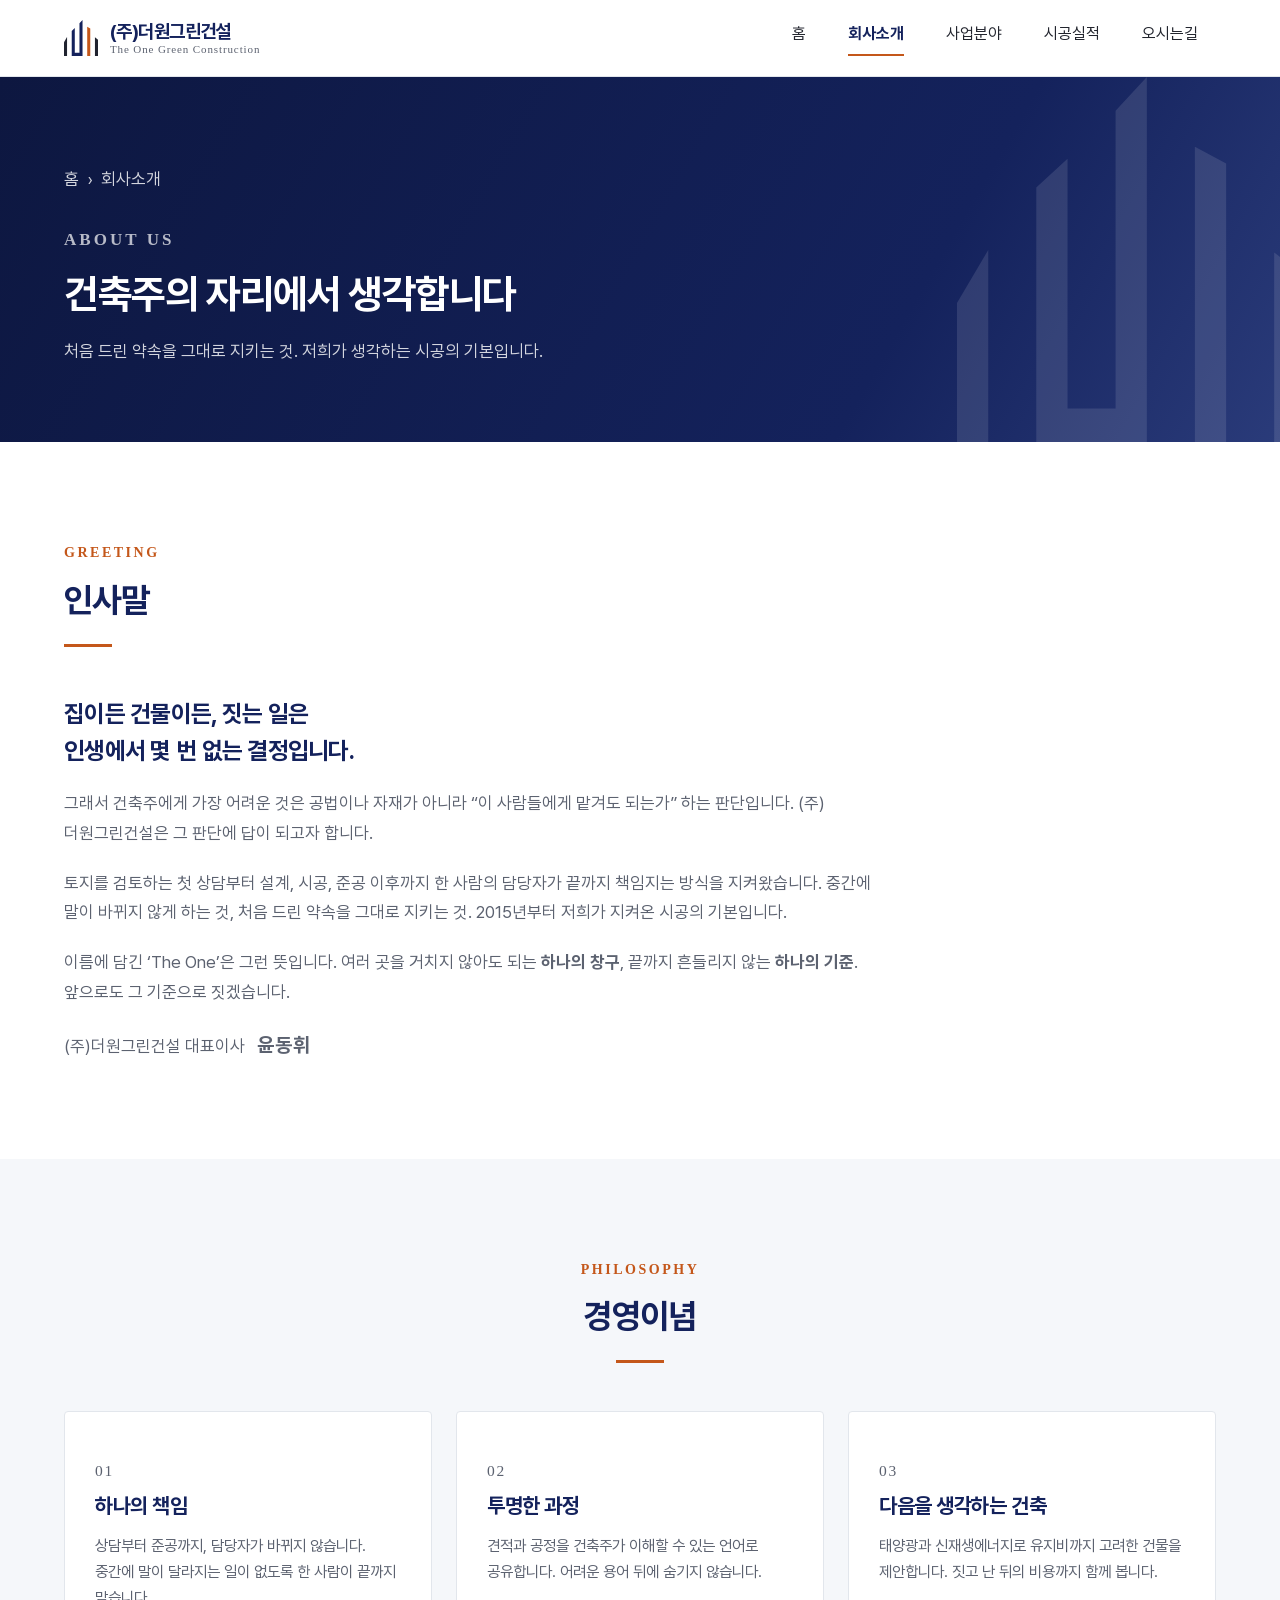
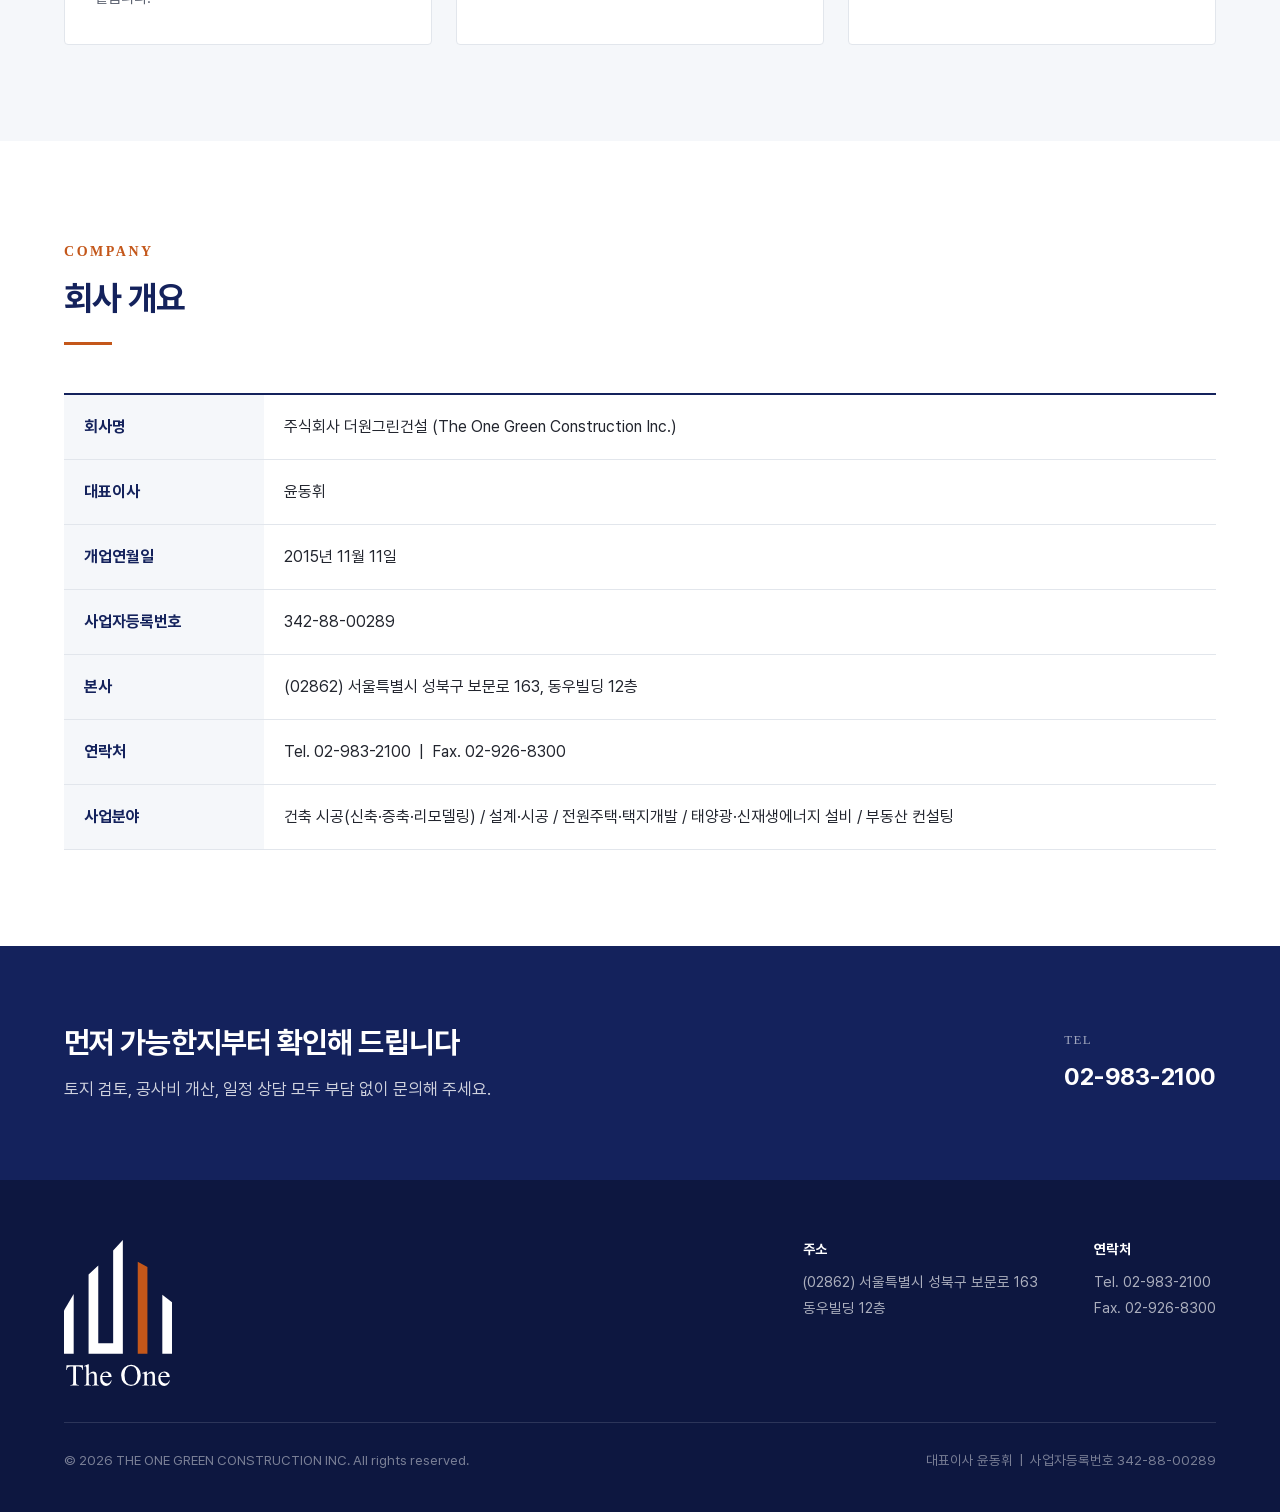
==== docs/about.html @ 5cef319c "(주)더원그린건설 홈페이지 GitHub Pages 배포용 (docs/). 예전 기록은 개인정보 정리를 위해 하나로 합쳤습니다.  Co-Authored-By: Claude Opus " ====
<!DOCTYPE html>
<html lang="ko">
<head>
<meta charset="UTF-8">
<meta name="viewport" content="width=device-width, initial-scale=1">
<title>회사소개 | (주)더원그린건설</title>
<meta name="description" content="2015년부터 이어온 (주)더원그린건설의 인사말, 경영이념, 회사 개요를 소개합니다.">
<link rel="icon" href="favicon.ico">
<link rel="apple-touch-icon" href="apple-touch-icon.png">
<link rel="stylesheet" href="css/style.css">
</head>
<body>

<a class="skip-link" href="#main">본문 바로가기</a>

<!-- ===================== 헤더 (5개 페이지 공통) ===================== -->
<header class="site-header">
  <div class="container header-inner">
    <a class="logo" href="index.html">
      <img class="logo-mark" src="images/logo/logo-symbol.svg" alt="">
      <span class="logo-text">
        <strong>(주)더원그린건설</strong>
        <em>The One Green Construction</em>
      </span>
    </a>

    <button class="nav-toggle" type="button" aria-expanded="false" aria-controls="gnb" aria-label="메뉴 열기">
      <span></span><span></span><span></span>
    </button>

    <nav class="gnb" id="gnb">
      <ul>
        <li><a href="index.html">홈</a></li>
        <li><a href="about.html" class="active">회사소개</a></li>
        <li><a href="business.html">사업분야</a></li>
        <li><a href="projects.html">시공실적</a></li>
        <li><a href="contact.html">오시는길</a></li>
      </ul>
    </nav>
  </div>
</header>

<main id="main">

  <!-- ===================== 페이지 상단 배너 ===================== -->
  <section class="page-hero">
    <svg class="hero-deco" viewBox="0 0 145 152" fill="#fff" aria-hidden="true">
      <path d="M0,94 L13,72 L13,152 L0,152 Z"/>
      <path d="M33,46 L46,34 L46,138 L66,138 L66,14 L79,0 L79,152 L33,152 Z"/>
      <path d="M99,29 L112,36 L112,152 L99,152 Z"/>
      <path d="M132,73 L145,83 L145,152 L132,152 Z"/>
    </svg>
    <div class="container page-hero-inner">
      <p class="breadcrumb"><a href="index.html">홈</a><span>›</span>회사소개</p>
      <p class="eyebrow">About us</p>
      <h1>건축주의 자리에서 생각합니다</h1>
      <p>처음 드린 약속을 그대로 지키는 것. 저희가 생각하는 시공의 기본입니다.</p>
    </div>
  </section>

  <!-- ===================== 인사말 ===================== -->
  <section class="section">
    <div class="container">
      <div class="section-head">
        <p class="eyebrow">Greeting</p>
        <h2 class="section-title">인사말</h2>
        <div class="rule"></div>
      </div>

      <div class="greeting">
        <p class="lead">
          집이든 건물이든, 짓는 일은<br>인생에서 몇 번 없는 결정입니다.
        </p>
        <p>
          그래서 건축주에게 가장 어려운 것은 공법이나 자재가 아니라
          “이 사람들에게 맡겨도 되는가” 하는 판단입니다.
          (주)더원그린건설은 그 판단에 답이 되고자 합니다.
        </p>
        <p>
          토지를 검토하는 첫 상담부터 설계, 시공, 준공 이후까지
          한 사람의 담당자가 끝까지 책임지는 방식을 지켜왔습니다.
          중간에 말이 바뀌지 않게 하는 것, 처음 드린 약속을 그대로 지키는 것.
          2015년부터 저희가 지켜온 시공의 기본입니다.
        </p>
        <p>
          이름에 담긴 ‘The One’은 그런 뜻입니다.
          여러 곳을 거치지 않아도 되는 <strong>하나의 창구</strong>,
          끝까지 흔들리지 않는 <strong>하나의 기준</strong>.
          앞으로도 그 기준으로 짓겠습니다.
        </p>
        <p class="sign">(주)더원그린건설 대표이사 <strong>윤동휘</strong></p>
      </div>
    </div>
  </section>

  <!-- ===================== 경영이념 ===================== -->
  <section class="section section--soft">
    <div class="container">
      <div class="section-head section-head--center">
        <p class="eyebrow">Philosophy</p>
        <h2 class="section-title">경영이념</h2>
        <div class="rule"></div>
      </div>

      <div class="biz-grid">
        <article class="biz-card">
          <p class="biz-no">01</p>
          <h3>하나의 책임</h3>
          <p>상담부터 준공까지, 담당자가 바뀌지 않습니다. 중간에 말이 달라지는 일이 없도록 한 사람이 끝까지 맡습니다.</p>
        </article>
        <article class="biz-card">
          <p class="biz-no">02</p>
          <h3>투명한 과정</h3>
          <p>견적과 공정을 건축주가 이해할 수 있는 언어로 공유합니다. 어려운 용어 뒤에 숨기지 않습니다.</p>
        </article>
        <article class="biz-card biz-card--energy">
          <p class="biz-no">03</p>
          <h3>다음을 생각하는 건축</h3>
          <p>태양광과 신재생에너지로 유지비까지 고려한 건물을 제안합니다. 짓고 난 뒤의 비용까지 함께 봅니다.</p>
        </article>
      </div>
    </div>
  </section>

  <!-- ===================== 회사 개요 ===================== -->
  <!-- 아래 표의 값은 모두 사업자등록증·명함에서 확인된 사실입니다. 임의로 추가하지 마세요. -->
  <section class="section">
    <div class="container">
      <div class="section-head">
        <p class="eyebrow">Company</p>
        <h2 class="section-title">회사 개요</h2>
        <div class="rule"></div>
      </div>

      <table class="info-table">
        <tbody>
          <tr>
            <th scope="row">회사명</th>
            <td>주식회사 더원그린건설 (The One Green Construction Inc.)</td>
          </tr>
          <tr>
            <th scope="row">대표이사</th>
            <td>윤동휘</td>
          </tr>
          <tr>
            <th scope="row">개업연월일</th>
            <td>2015년 11월 11일</td>
          </tr>
          <tr>
            <th scope="row">사업자등록번호</th>
            <td>342-88-00289</td>
          </tr>
          <tr>
            <th scope="row">본사</th>
            <td>(02862) 서울특별시 성북구 보문로 163, 동우빌딩 12층</td>
          </tr>
          <tr>
            <th scope="row">연락처</th>
            <td>
              Tel. <a href="tel:0299832100">02-983-2100</a> &nbsp;|&nbsp;
              Fax. 02-926-8300
            </td>
          </tr>
          <tr>
            <th scope="row">사업분야</th>
            <td>
              건축 시공(신축·증축·리모델링) / 설계·시공 / 전원주택·택지개발 /
              태양광·신재생에너지 설비 / 부동산 컨설팅
            </td>
          </tr>
        </tbody>
      </table>
      <!-- TODO: 회사 연혁(연도별 주요 사건) 확보 시 이 아래에 연혁 섹션 추가 -->
    </div>
  </section>

  <!-- ===================== 문의 안내 ===================== -->
  <section class="cta">
    <div class="container cta-inner">
      <div>
        <h2>먼저 가능한지부터 확인해 드립니다</h2>
        <p>토지 검토, 공사비 개산, 일정 상담 모두 부담 없이 문의해 주세요.</p>
      </div>
      <div class="cta-contact">
        <div class="cta-item">
          <span>Tel</span>
          <strong><a href="tel:0299832100">02-983-2100</a></strong>
        </div>
      </div>
    </div>
  </section>

</main>

<!-- ===================== 푸터 (5개 페이지 공통) ===================== -->
<footer class="site-footer">
  <div class="container">
    <div class="footer-top">
      <div class="footer-logo">
        <img src="images/logo/logo-full-white.svg" alt="(주)더원그린건설">
      </div>

      <div class="footer-offices">
        <div>
          <h3>주소</h3>
          <p>
            (02862) 서울특별시 성북구 보문로 163<br>
            동우빌딩 12층
          </p>
        </div>
        <div>
          <h3>연락처</h3>
          <p>
            Tel. <a href="tel:0299832100">02-983-2100</a><br>
            Fax. 02-926-8300
          </p>
        </div>
      </div>
    </div>

    <div class="footer-bottom">
      <p>&copy; 2026 THE ONE GREEN CONSTRUCTION INC. All rights reserved.</p>
      <!-- 법인등록번호는 공개하지 않습니다. 사업자등록번호까지만 표기. -->
      <p>대표이사 윤동휘 &nbsp;|&nbsp; 사업자등록번호 342-88-00289</p>
    </div>
  </div>
</footer>

<script src="js/main.js"></script>
</body>
</html>
---- docs/css/style.css ----
@charset "UTF-8";

/* =========================================================================
   (주)더원그린건설 홈페이지 공통 스타일
   - 색상·글꼴·간격은 아래 :root 에서 한 번에 관리합니다.
     여기 값만 바꾸면 5개 페이지 전체가 같이 바뀝니다.
   ========================================================================= */

/* -------------------------------------------------------------------------
   웹폰트 : 프리텐다드 (Pretendard) v1.3.9
   제작 : 길형진 (orioncactus)  https://github.com/orioncactus/pretendard
   라이선스 : SIL Open Font License 1.1  (전문은 fonts/OFL.txt)
     - 상업적 사용·웹 배포 허용. 원본을 수정 없이 그대로 사용합니다.
     - 'Pretendard'는 예약 폰트명이므로 파일을 편집하지 마세요.
   굵기는 400(본문)·700(제목) 두 가지만 사용합니다. 용량을 줄이기 위함이며,
   font-weight:500 은 브라우저가 자동으로 400 으로 표시합니다.
   ------------------------------------------------------------------------- */
@font-face {
  font-family: "Pretendard";
  font-style: normal;
  font-weight: 400;
  font-display: swap;   /* 폰트 받는 동안 기본 글꼴로 먼저 보여줌 (글자 안 사라짐) */
  src: url("../fonts/Pretendard-Regular.woff2") format("woff2");
}
@font-face {
  font-family: "Pretendard";
  font-style: normal;
  font-weight: 700;
  font-display: swap;
  src: url("../fonts/Pretendard-Bold.woff2") format("woff2");
}

:root {
  /* --- 브랜드 색상 (명함 로고 실측값) --- */
  --navy:        #14225C;   /* 메인 */
  --navy-dark:   #0D1740;   /* 푸터·짙은 배경 */
  --navy-light:  #2A3B7A;   /* 그라데이션·보조 */
  --orange:      #C4571A;   /* 포인트 — 좁은 면적에만 */
  --charcoal:    #20232F;
  --green:       #2E7D32;   /* 태양광·신재생에너지 전용 */

  /* --- 글자·배경 --- */
  --text:        #22252E;
  --text-muted:  #5C6270;
  --line:        #E2E6EC;
  --bg:          #FFFFFF;
  --bg-soft:     #F5F7FA;

  /* --- 레이아웃 --- */
  --max:         1200px;
  --radius:      4px;
  --header-h:    76px;

  /* 프리텐다드가 안 받아졌을 때를 대비해 기기 기본 글꼴을 뒤에 둡니다 */
  --font: "Pretendard", "Apple SD Gothic Neo", "Malgun Gothic", "맑은 고딕",
          -apple-system, BlinkMacSystemFont, "Segoe UI", sans-serif;
  --font-en: "Times New Roman", Times, serif;   /* 로고와 같은 세리프 */
}

/* ===== 기본 초기화 ===== */
*, *::before, *::after { box-sizing: border-box; }

html { scroll-behavior: smooth; }

body {
  margin: 0;
  font-family: var(--font);
  font-size: 16px;
  line-height: 1.75;
  color: var(--text);
  background: var(--bg);
  word-break: keep-all;      /* 한글 단어 중간에서 줄바꿈 방지 */
  -webkit-text-size-adjust: 100%;
}

img { max-width: 100%; height: auto; display: block; }
a   { color: inherit; text-decoration: none; }
ul, ol { margin: 0; padding: 0; list-style: none; }

h1, h2, h3, h4 { margin: 0; line-height: 1.35; font-weight: 700; letter-spacing: -0.02em; }
p { margin: 0; }

/* 키보드 사용자를 위한 '본문 바로가기' */
.skip-link {
  position: absolute; left: -9999px; top: 0; z-index: 200;
  padding: 12px 20px; background: var(--navy); color: #fff;
}
.skip-link:focus { left: 0; }

:focus-visible { outline: 3px solid var(--orange); outline-offset: 2px; }

/* ===== 공통 레이아웃 ===== */
.container { width: 100%; max-width: var(--max); margin: 0 auto; padding: 0 24px; }

.section       { padding: 96px 0; }
.section--soft { background: var(--bg-soft); }

/* 섹션 머리말 */
.section-head { margin-bottom: 48px; }
.section-head--center { text-align: center; }

.eyebrow {
  display: inline-block;
  font-family: var(--font-en);
  font-size: 14px; letter-spacing: 0.18em; text-transform: uppercase;
  color: var(--orange); font-weight: 700;
  margin-bottom: 12px;
}
.section-title { font-size: 34px; color: var(--navy); }
.section-desc  { margin-top: 16px; color: var(--text-muted); font-size: 17px; }

/* 제목 아래 짧은 강조선 */
.rule { width: 48px; height: 3px; background: var(--orange); margin-top: 20px; }
.section-head--center .rule { margin-left: auto; margin-right: auto; }

/* ===== 버튼 ===== */
.btn {
  display: inline-flex; align-items: center; gap: 8px;
  padding: 14px 30px; border-radius: var(--radius);
  font-size: 16px; font-weight: 700; border: 2px solid transparent;
  transition: background-color .18s, color .18s, border-color .18s;
  cursor: pointer;
}
.btn--primary { background: var(--orange); color: #fff; border-color: var(--orange); }
.btn--primary:hover { background: #A8470F; border-color: #A8470F; }

.btn--ghost { color: #fff; border-color: rgba(255,255,255,.55); }
.btn--ghost:hover { background: rgba(255,255,255,.12); border-color: #fff; }

.btn--outline { color: var(--navy); border-color: var(--navy); }
.btn--outline:hover { background: var(--navy); color: #fff; }

/* =========================================================================
   헤더 — 5개 페이지 모두 동일. 하나를 고치면 나머지도 같이 고칩니다.
   ========================================================================= */
.site-header {
  position: sticky; top: 0; z-index: 100;
  background: rgba(255,255,255,.96);
  backdrop-filter: blur(6px);
  border-bottom: 1px solid var(--line);
}
.header-inner {
  height: var(--header-h);
  display: flex; align-items: center; justify-content: space-between;
}

.logo { display: flex; align-items: center; gap: 12px; }
.logo-mark { width: 34px; height: auto; }
.logo-text { display: flex; flex-direction: column; line-height: 1.15; }
.logo-text strong { font-size: 19px; color: var(--navy); letter-spacing: -0.03em; }
.logo-text em {
  font-family: var(--font-en); font-style: normal;
  font-size: 11px; letter-spacing: 0.08em; color: var(--text-muted);
}

.gnb ul { display: flex; gap: 6px; }
.gnb a {
  display: block; padding: 10px 18px;
  font-size: 16px; font-weight: 500; color: var(--text);
  border-radius: var(--radius);
  transition: color .18s, background-color .18s;
}
.gnb a:hover { color: var(--navy); background: var(--bg-soft); }
.gnb a.active { color: var(--navy); font-weight: 700; }
.gnb a.active::after {
  content: ""; display: block; height: 2px; margin-top: 6px;
  background: var(--orange);
}

/* 모바일 햄버거 버튼 (PC에서는 숨김) */
.nav-toggle {
  display: none; width: 44px; height: 44px; padding: 0;
  background: none; border: 0; cursor: pointer;
}
.nav-toggle span {
  display: block; width: 24px; height: 2px; margin: 5px auto;
  background: var(--navy); transition: transform .25s, opacity .2s;
}
.nav-toggle[aria-expanded="true"] span:nth-child(1) { transform: translateY(7px) rotate(45deg); }
.nav-toggle[aria-expanded="true"] span:nth-child(2) { opacity: 0; }
.nav-toggle[aria-expanded="true"] span:nth-child(3) { transform: translateY(-7px) rotate(-45deg); }

/* =========================================================================
   히어로 (메인 페이지 상단)
   ========================================================================= */
.hero {
  position: relative; overflow: hidden;
  background: linear-gradient(135deg, var(--navy-dark) 0%, var(--navy) 55%, var(--navy-light) 100%);
  color: #fff;
}
/* 로고 모티프를 반복한 배경 무늬 */
.hero-deco {
  position: absolute; right: -4%; bottom: 0; height: 90%;
  opacity: .13; pointer-events: none;
}
.hero-inner {
  position: relative; z-index: 1;
  padding: 118px 0 124px;
  max-width: 760px;
}
.hero-eyebrow {
  font-family: var(--font-en);
  font-size: 14px; letter-spacing: .22em; text-transform: uppercase;
  color: rgba(255,255,255,.72); margin-bottom: 22px;
}
.hero h1 { font-size: 52px; line-height: 1.25; letter-spacing: -0.035em; }
.hero h1 .accent { color: #F0873F; }
.hero p {
  margin-top: 26px; font-size: 19px; line-height: 1.8;
  color: rgba(255,255,255,.86);
}
.hero-actions { margin-top: 40px; display: flex; gap: 12px; flex-wrap: wrap; }

/* 히어로 하단에 걸친 사업분야 요약 띠 */
.hero-strip {
  position: relative; z-index: 1;
  background: rgba(255,255,255,.08);
  border-top: 1px solid rgba(255,255,255,.16);
}
.hero-strip ul {
  display: flex; flex-wrap: wrap;
  justify-content: space-between; gap: 4px 24px;
  padding: 22px 0;
}
.hero-strip li {
  font-size: 15px; font-weight: 500; color: rgba(255,255,255,.9);
  display: flex; align-items: center; gap: 9px;
}
.hero-strip li::before {
  content: ""; width: 6px; height: 6px; flex: none;
  background: var(--orange); transform: rotate(45deg);
}

/* =========================================================================
   서브페이지 상단 배너 (회사소개·사업분야·시공실적·오시는길 공통)
   ========================================================================= */
.page-hero {
  position: relative; overflow: hidden;
  background: linear-gradient(120deg, var(--navy-dark) 0%, var(--navy) 70%, var(--navy-light) 100%);
  color: #fff;
}
.page-hero .hero-deco { height: 100%; right: -2%; opacity: .11; }
/* 위아래 여백만 지정합니다. (padding: 72px 0 … 으로 쓰면 .container 의 좌우 여백이 0이 되어
   태블릿·모바일에서 글자가 화면 끝에 붙어 잘립니다) */
.page-hero-inner { position: relative; z-index: 1; padding-top: 72px; padding-bottom: 76px; }
.page-hero .eyebrow { color: rgba(255,255,255,.7); }
.page-hero h1 { font-size: 40px; letter-spacing: -0.035em; }
.page-hero p { margin-top: 16px; font-size: 17px; color: rgba(255,255,255,.82); }

/* 현재 위치 표시 */
.breadcrumb { font-size: 14px; color: rgba(255,255,255,.6); margin-bottom: 14px; }
.breadcrumb a:hover { color: #fff; text-decoration: underline; }
.breadcrumb span { margin: 0 8px; }

/* =========================================================================
   회사 개요 표 (회사소개 페이지)
   ========================================================================= */
.info-table { width: 100%; border-collapse: collapse; border-top: 2px solid var(--navy); }
.info-table th, .info-table td {
  padding: 18px 20px; text-align: left; font-size: 16px;
  border-bottom: 1px solid var(--line); vertical-align: top;
}
.info-table th {
  width: 200px; background: var(--bg-soft);
  color: var(--navy); font-weight: 700;
}

/* 인사말 */
.greeting { max-width: 820px; }
.greeting p { margin-top: 20px; color: var(--text-muted); font-size: 17px; }
.greeting p.lead {
  color: var(--navy); font-size: 24px; font-weight: 700;
  line-height: 1.55; letter-spacing: -0.03em; margin-top: 0;
}
.sign { margin-top: 36px; font-size: 17px; color: var(--text); }
.sign strong { font-size: 20px; margin-left: 8px; letter-spacing: 0.06em; }

/* =========================================================================
   사업분야 상세 (사업분야 페이지)
   ========================================================================= */
.biz-detail { display: grid; grid-template-columns: 88px 1fr; gap: 32px; padding: 44px 0; border-bottom: 1px solid var(--line); }
.biz-detail:last-child { border-bottom: 0; }
.biz-detail-num {
  font-family: var(--font-en); font-size: 44px; font-weight: 700;
  color: var(--line); line-height: 1;
}
.biz-detail h2 { font-size: 26px; color: var(--navy); }
.biz-detail .sub { margin-top: 6px; font-size: 15px; color: var(--orange); font-weight: 700; }
.biz-detail > div > p { margin-top: 16px; color: var(--text-muted); font-size: 16.5px; }
.biz-detail ul.checks { margin-top: 20px; display: grid; grid-template-columns: repeat(2, 1fr); gap: 10px 24px; }
.biz-detail ul.checks li { position: relative; padding-left: 22px; font-size: 15.5px; }
.biz-detail ul.checks li::before {
  content: ""; position: absolute; left: 0; top: 10px;
  width: 7px; height: 7px; background: var(--navy); transform: rotate(45deg);
}
.biz-detail--energy .biz-detail h2, .biz-detail--energy h2 { color: var(--green); }
.biz-detail--energy ul.checks li::before { background: var(--green); }

/* =========================================================================
   시공실적 갤러리
   ========================================================================= */
.site-block { padding: 56px 0; border-bottom: 1px solid var(--line); }
.site-block:first-of-type { padding-top: 0; }
.site-block:last-of-type { border-bottom: 0; }

.site-head {
  display: flex; align-items: baseline; gap: 16px;
  flex-wrap: wrap; margin-bottom: 26px;
}
.site-head h2 { font-size: 26px; color: var(--navy); }
.site-head .count {
  font-size: 14px; color: var(--text-muted);
  padding: 3px 12px; background: var(--bg-soft); border-radius: 100px;
}

.gallery { display: grid; grid-template-columns: repeat(4, 1fr); gap: 12px; }
.gallery button {
  padding: 0; border: 0; background: var(--bg-soft); cursor: zoom-in;
  border-radius: var(--radius); overflow: hidden; display: block;
  aspect-ratio: 4 / 3;
}
.gallery img {
  width: 100%; height: 100%; object-fit: cover;
  transition: transform .35s ease, opacity .2s;
}
.gallery button:hover img { transform: scale(1.05); }

/* 공사 전 / 공사 중 / 공사 후 단계 구분 제목 */
.stage-label {
  display: flex; align-items: center; gap: 10px;
  font-size: 17px; color: var(--navy);
  margin: 30px 0 14px; padding-left: 12px;
  border-left: 3px solid var(--orange);
}
.site-head + .stage-label { margin-top: 0; }
.stage-label span {
  font-size: 13px; font-weight: 400; color: var(--text-muted);
  letter-spacing: .04em;
}

/* 사진 확대 보기 */
.viewer {
  position: fixed; inset: 0; z-index: 300;
  background: rgba(10, 14, 30, .93);
  display: none; align-items: center; justify-content: center;
}
.viewer.is-open { display: flex; }
.viewer img {
  max-width: 92vw; max-height: 86vh;
  object-fit: contain; border-radius: 2px;
}
.viewer-close, .viewer-nav {
  position: absolute; background: rgba(255,255,255,.12); color: #fff;
  border: 0; cursor: pointer; border-radius: 50%;
  width: 48px; height: 48px; font-size: 22px; line-height: 1;
  display: flex; align-items: center; justify-content: center;
  transition: background-color .18s;
}
.viewer-close:hover, .viewer-nav:hover { background: rgba(255,255,255,.28); }
.viewer-close { top: 20px; right: 20px; }
.viewer-prev { left: 20px; top: 50%; transform: translateY(-50%); }
.viewer-next { right: 20px; top: 50%; transform: translateY(-50%); }
.viewer-count {
  position: absolute; bottom: 22px; left: 50%; transform: translateX(-50%);
  color: rgba(255,255,255,.75); font-size: 14px; letter-spacing: .05em;
}

/* =========================================================================
   오시는길 (연락처 카드 + 사무소)
   ========================================================================= */
/* 카드 개수가 바뀌어도 균등하게 채워지도록 auto-fit 사용 */
.contact-cards { display: grid; grid-template-columns: repeat(auto-fit, minmax(260px, 1fr)); gap: 24px; }
.contact-card {
  padding: 32px 28px; border: 1px solid var(--line); border-radius: var(--radius);
  text-align: center;
}
.contact-card svg { width: 34px; height: 34px; color: var(--navy); margin: 0 auto 16px; }
.contact-card h3 { font-size: 16px; color: var(--text-muted); font-weight: 500; }
.contact-card strong { display: block; margin-top: 8px; font-size: 21px; color: var(--navy); letter-spacing: -0.02em; }
.contact-card a:hover { text-decoration: underline; }
.contact-card .note { margin-top: 8px; font-size: 14px; color: var(--text-muted); }

.office { display: grid; grid-template-columns: repeat(auto-fit, minmax(320px, 1fr)); gap: 24px; }
.office-card { padding: 34px 32px; background: var(--bg-soft); border-radius: var(--radius); border-top: 3px solid var(--navy); }
.office-card h3 { font-size: 21px; color: var(--navy); }
.office-card .addr { margin-top: 14px; font-size: 16.5px; line-height: 1.7; }
.office-card .zip { color: var(--text-muted); }
.office-card .map-links { margin-top: 20px; display: flex; gap: 8px; flex-wrap: wrap; }
.office-card .map-links a {
  font-size: 14px; padding: 8px 16px; border: 1px solid var(--line);
  border-radius: var(--radius); background: #fff; color: var(--navy); font-weight: 500;
}
.office-card .map-links a:hover { border-color: var(--navy); background: var(--navy); color: #fff; }

/* =========================================================================
   회사 소개 요약
   ========================================================================= */
.intro-grid {
  display: grid; grid-template-columns: 1fr 1fr; gap: 64px; align-items: center;
}
.intro-lead {
  font-size: 26px; font-weight: 700; line-height: 1.55;
  color: var(--navy); letter-spacing: -0.03em;
}
.intro-body { margin-top: 22px; color: var(--text-muted); font-size: 17px; }
.intro-body + .intro-body { margin-top: 16px; }

/* 경영이념 3가지 */
.values { display: grid; gap: 18px; }
.value {
  display: flex; gap: 18px; align-items: flex-start;
  padding: 24px 26px; background: var(--bg-soft);
  border-left: 3px solid var(--navy); border-radius: 0 var(--radius) var(--radius) 0;
}
.value-no {
  font-family: var(--font-en); font-size: 22px; font-weight: 700;
  color: var(--orange); line-height: 1.2; flex: none;
}
.value h3 { font-size: 18px; color: var(--navy); }
.value p  { margin-top: 6px; font-size: 15px; color: var(--text-muted); line-height: 1.65; }

/* =========================================================================
   사업분야 카드
   ========================================================================= */
.biz-grid {
  display: grid; grid-template-columns: repeat(3, 1fr); gap: 24px;
}
.biz-card {
  display: flex; flex-direction: column;
  padding: 34px 30px 32px;
  background: #fff; border: 1px solid var(--line); border-radius: var(--radius);
  transition: border-color .2s, box-shadow .2s, transform .2s;
}
.biz-card:hover {
  border-color: var(--navy);
  box-shadow: 0 12px 28px rgba(20,34,92,.10);
  transform: translateY(-3px);
}
.biz-icon { width: 44px; height: 44px; margin-bottom: 20px; color: var(--navy); }
.biz-card--energy .biz-icon { color: var(--green); }
.biz-no {
  font-family: var(--font-en); font-size: 13px; letter-spacing: .12em;
  color: var(--text-muted); margin-bottom: 8px;
}
.biz-card h3 { font-size: 21px; color: var(--navy); }
.biz-card p  { margin-top: 12px; font-size: 15.5px; color: var(--text-muted); line-height: 1.7; }
.biz-tags { margin-top: 18px; display: flex; flex-wrap: wrap; gap: 6px; }
.biz-tags span {
  font-size: 13px; padding: 4px 10px; border-radius: 100px;
  background: var(--bg-soft); color: var(--text-muted);
}

/* =========================================================================
   시공실적 (사진 준비 전 자리표시)
   ========================================================================= */
/* 한 줄에 3개. 개수가 3의 배수가 아니어도 마지막 줄이 가운데 정렬됩니다. */
.proj-grid { display: flex; flex-wrap: wrap; gap: 24px; justify-content: center; }
.proj-grid > * { flex: 0 1 calc((100% - 48px) / 3); min-width: 260px; }

.more-wrap { margin-top: 44px; text-align: center; }

.proj-card {
  border: 1px solid var(--line); border-radius: var(--radius);
  overflow: hidden; background: #fff; display: block;
  transition: border-color .2s, box-shadow .2s, transform .2s;
}
a.proj-card:hover {
  border-color: var(--navy);
  box-shadow: 0 12px 28px rgba(20,34,92,.10);
  transform: translateY(-3px);
}
.proj-card > img {
  width: 100%; aspect-ratio: 4 / 3; object-fit: cover;
  border-bottom: 1px solid var(--line);
}
.proj-thumb {
  aspect-ratio: 4 / 3; background: var(--bg-soft);
  display: flex; flex-direction: column; align-items: center; justify-content: center;
  gap: 10px; color: #A9B0BE;
  border-bottom: 1px solid var(--line);
}
.proj-thumb svg { width: 42px; height: 42px; }
.proj-thumb span { font-size: 14px; }
.proj-body { padding: 20px 22px 24px; }
.proj-body h3 { font-size: 17px; color: var(--navy); }
.proj-meta { margin-top: 6px; font-size: 14px; color: var(--text-muted); }

.notice {
  margin-top: 32px; padding: 20px 24px; text-align: center;
  background: var(--bg-soft); border-radius: var(--radius);
  font-size: 15px; color: var(--text-muted);
}

/* =========================================================================
   문의 안내
   ========================================================================= */
.cta {
  background: var(--navy); color: #fff;
  padding: 76px 0;
}
.cta-inner {
  display: flex; align-items: center; justify-content: space-between;
  gap: 40px; flex-wrap: wrap;
}
.cta h2 { font-size: 30px; letter-spacing: -0.03em; }
.cta p  { margin-top: 12px; color: rgba(255,255,255,.8); font-size: 17px; }
.cta-contact { display: flex; gap: 40px; flex-wrap: wrap; }
.cta-item span {
  display: block; font-size: 13px; letter-spacing: .1em;
  color: rgba(255,255,255,.6); font-family: var(--font-en); text-transform: uppercase;
}
.cta-item strong {
  display: block; margin-top: 4px; font-size: 24px; letter-spacing: -0.02em;
}
.cta-item a:hover { text-decoration: underline; }

/* =========================================================================
   푸터 — 5개 페이지 모두 동일
   ========================================================================= */
.site-footer {
  background: var(--navy-dark); color: rgba(255,255,255,.66);
  padding: 60px 0 40px; font-size: 14.5px;
}
.footer-top {
  display: flex; justify-content: space-between; gap: 48px; flex-wrap: wrap;
  padding-bottom: 36px; border-bottom: 1px solid rgba(255,255,255,.13);
}
.footer-logo img { width: 108px; }
.footer-offices { display: flex; gap: 56px; flex-wrap: wrap; }
.footer-offices h3 {
  font-size: 14px; color: #fff; margin-bottom: 10px;
  letter-spacing: .02em;
}
.footer-offices p { line-height: 1.8; }
.footer-bottom {
  padding-top: 26px;
  display: flex; justify-content: space-between; gap: 16px; flex-wrap: wrap;
  font-size: 13.5px; color: rgba(255,255,255,.45);
}
.footer-bottom a:hover { color: #fff; }

/* =========================================================================
   반응형 — 태블릿
   ========================================================================= */
@media (max-width: 1024px) {
  .section { padding: 76px 0; }
  .hero-inner { padding: 92px 0 96px; }
  .hero h1 { font-size: 42px; }
  .intro-grid { grid-template-columns: 1fr; gap: 44px; }
  .biz-grid, .contact-cards { grid-template-columns: repeat(2, 1fr); }
  .proj-grid > * { flex-basis: calc((100% - 24px) / 2); }
  .page-hero h1 { font-size: 32px; }
  .gallery { grid-template-columns: repeat(3, 1fr); }
}

/* =========================================================================
   반응형 — 모바일
   ========================================================================= */
@media (max-width: 768px) {
  body { font-size: 15.5px; }
  .container { padding: 0 20px; }
  .section { padding: 60px 0; }
  .section-title { font-size: 26px; }

  /* 햄버거 메뉴 노출 */
  .nav-toggle { display: block; }
  .gnb {
    position: absolute; left: 0; right: 0; top: var(--header-h);
    background: #fff; border-bottom: 1px solid var(--line);
    max-height: 0; overflow: hidden;
    transition: max-height .28s ease;
  }
  /* 메뉴 항목이 늘어나거나 글자가 커져도 잘리지 않도록 화면 높이 기준으로 지정 */
  .gnb.is-open { max-height: 70vh; overflow-y: auto; }
  .gnb ul { flex-direction: column; gap: 0; padding: 8px 20px 16px; }
  .gnb a { padding: 14px 4px; border-bottom: 1px solid var(--line); border-radius: 0; }
  .gnb a.active::after { display: none; }
  .gnb li:last-child a { border-bottom: 0; }

  .logo-mark { width: 30px; }
  .logo-text strong { font-size: 17px; }
  .logo-text em { font-size: 10px; }

  .hero-inner { padding: 68px 0 72px; }
  .hero h1 { font-size: 31px; }
  .hero p { font-size: 16.5px; margin-top: 20px; }
  .hero-deco { display: none; }
  .hero-actions .btn { flex: 1 1 100%; justify-content: center; }
  .hero-strip ul { flex-direction: column; gap: 10px; padding: 20px 0; }

  .intro-lead { font-size: 21px; }
  .biz-grid, .contact-cards, .office { grid-template-columns: 1fr; }
  .proj-grid > * { flex-basis: 100%; }
  .more-wrap { margin-top: 32px; }
  .more-wrap .btn { width: 100%; justify-content: center; }
  .cta { padding: 56px 0; }
  .cta h2 { font-size: 24px; }
  .cta-contact { gap: 24px; }
  .footer-offices { gap: 28px; }

  /* 서브페이지 */
  .page-hero-inner { padding-top: 48px; padding-bottom: 52px; }
  .page-hero h1 { font-size: 26px; }
  .page-hero p { font-size: 15.5px; }

  /* 표를 세로로 쌓아 좁은 화면에서도 읽히게 */
  .info-table, .info-table tbody, .info-table tr, .info-table th, .info-table td { display: block; width: auto; }
  .info-table th { border-bottom: 0; padding: 14px 16px 6px; }
  .info-table td { padding: 0 16px 16px; }

  .greeting p.lead { font-size: 20px; }

  /* 시공실적 */
  .site-block { padding: 38px 0; }
  .site-head h2 { font-size: 21px; }
  .gallery { grid-template-columns: repeat(2, 1fr); gap: 8px; }
  .viewer-close, .viewer-nav { width: 42px; height: 42px; }
  .viewer-prev { left: 8px; }
  .viewer-next { right: 8px; }
  .viewer img { max-width: 96vw; }

  .biz-detail { grid-template-columns: 1fr; gap: 12px; padding: 34px 0; }
  .biz-detail-num { font-size: 32px; }
  .biz-detail h2 { font-size: 22px; }
  .biz-detail ul.checks { grid-template-columns: 1fr; }
}
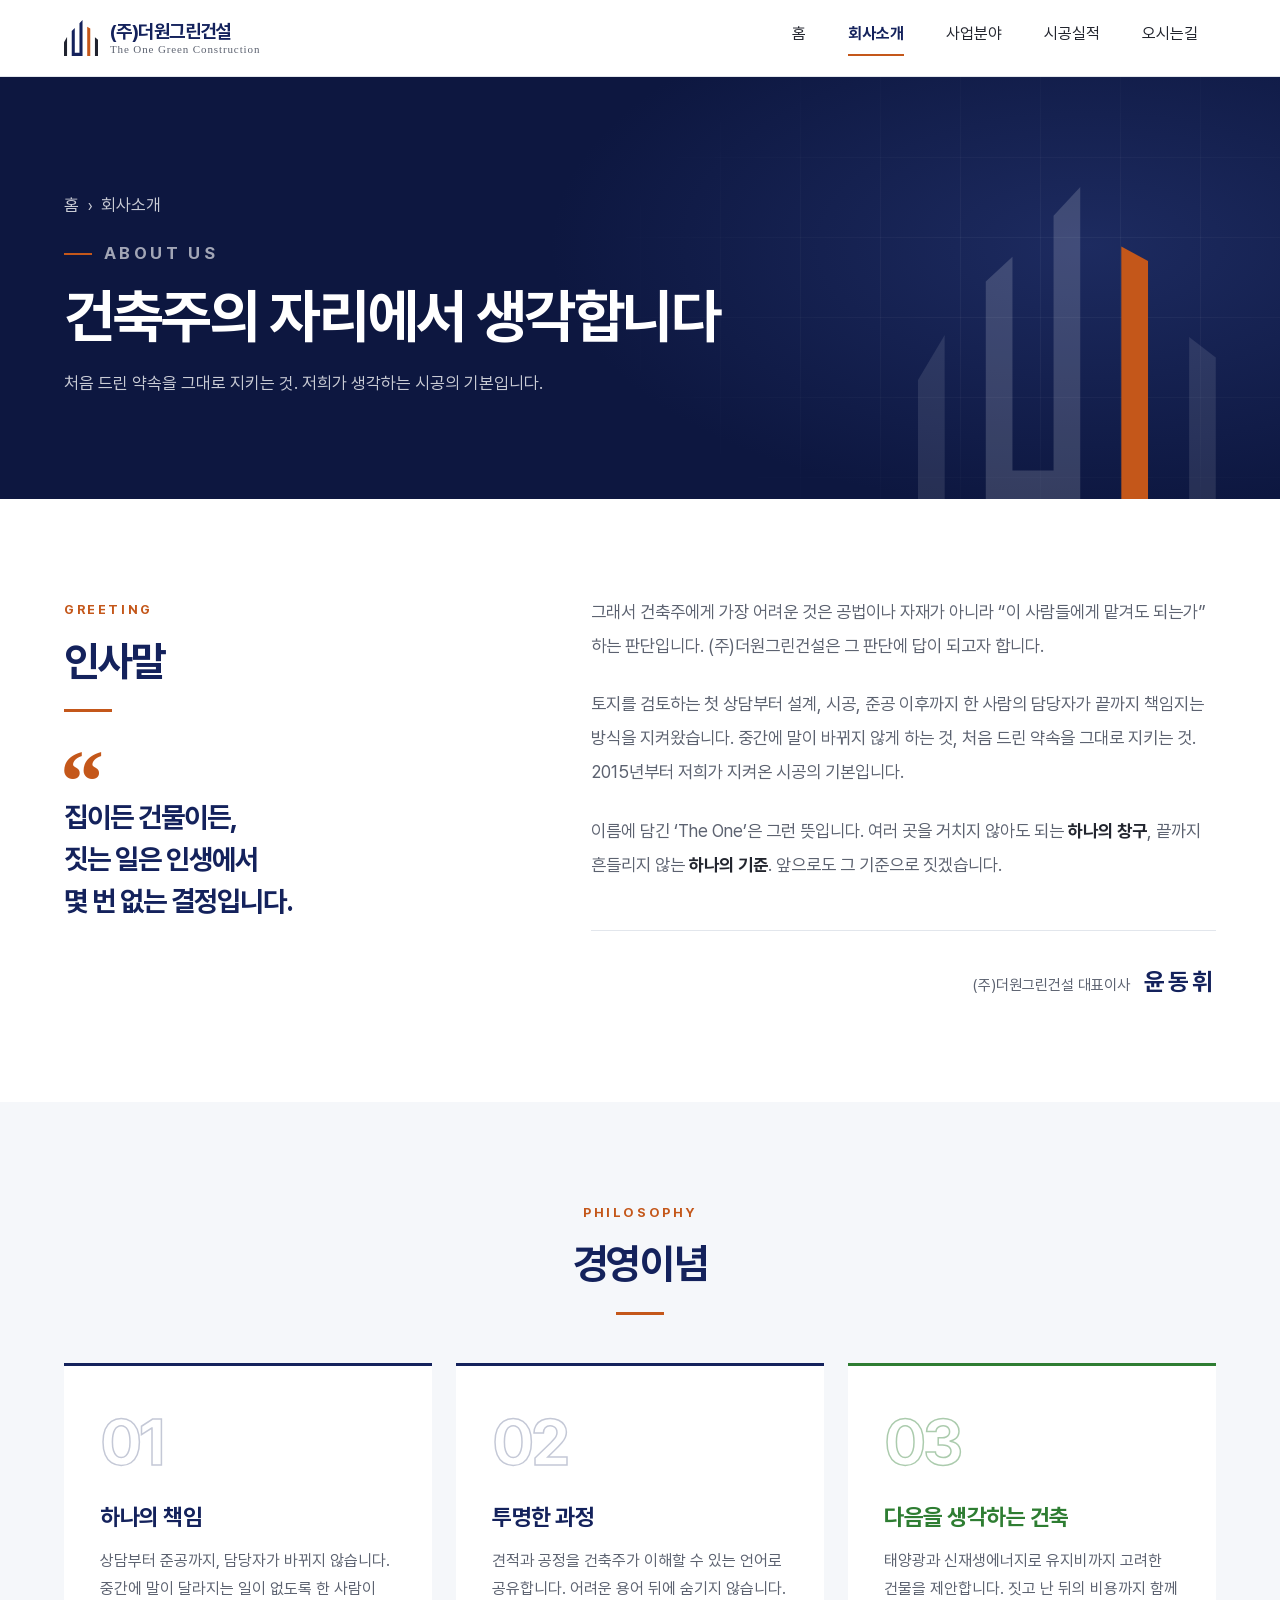
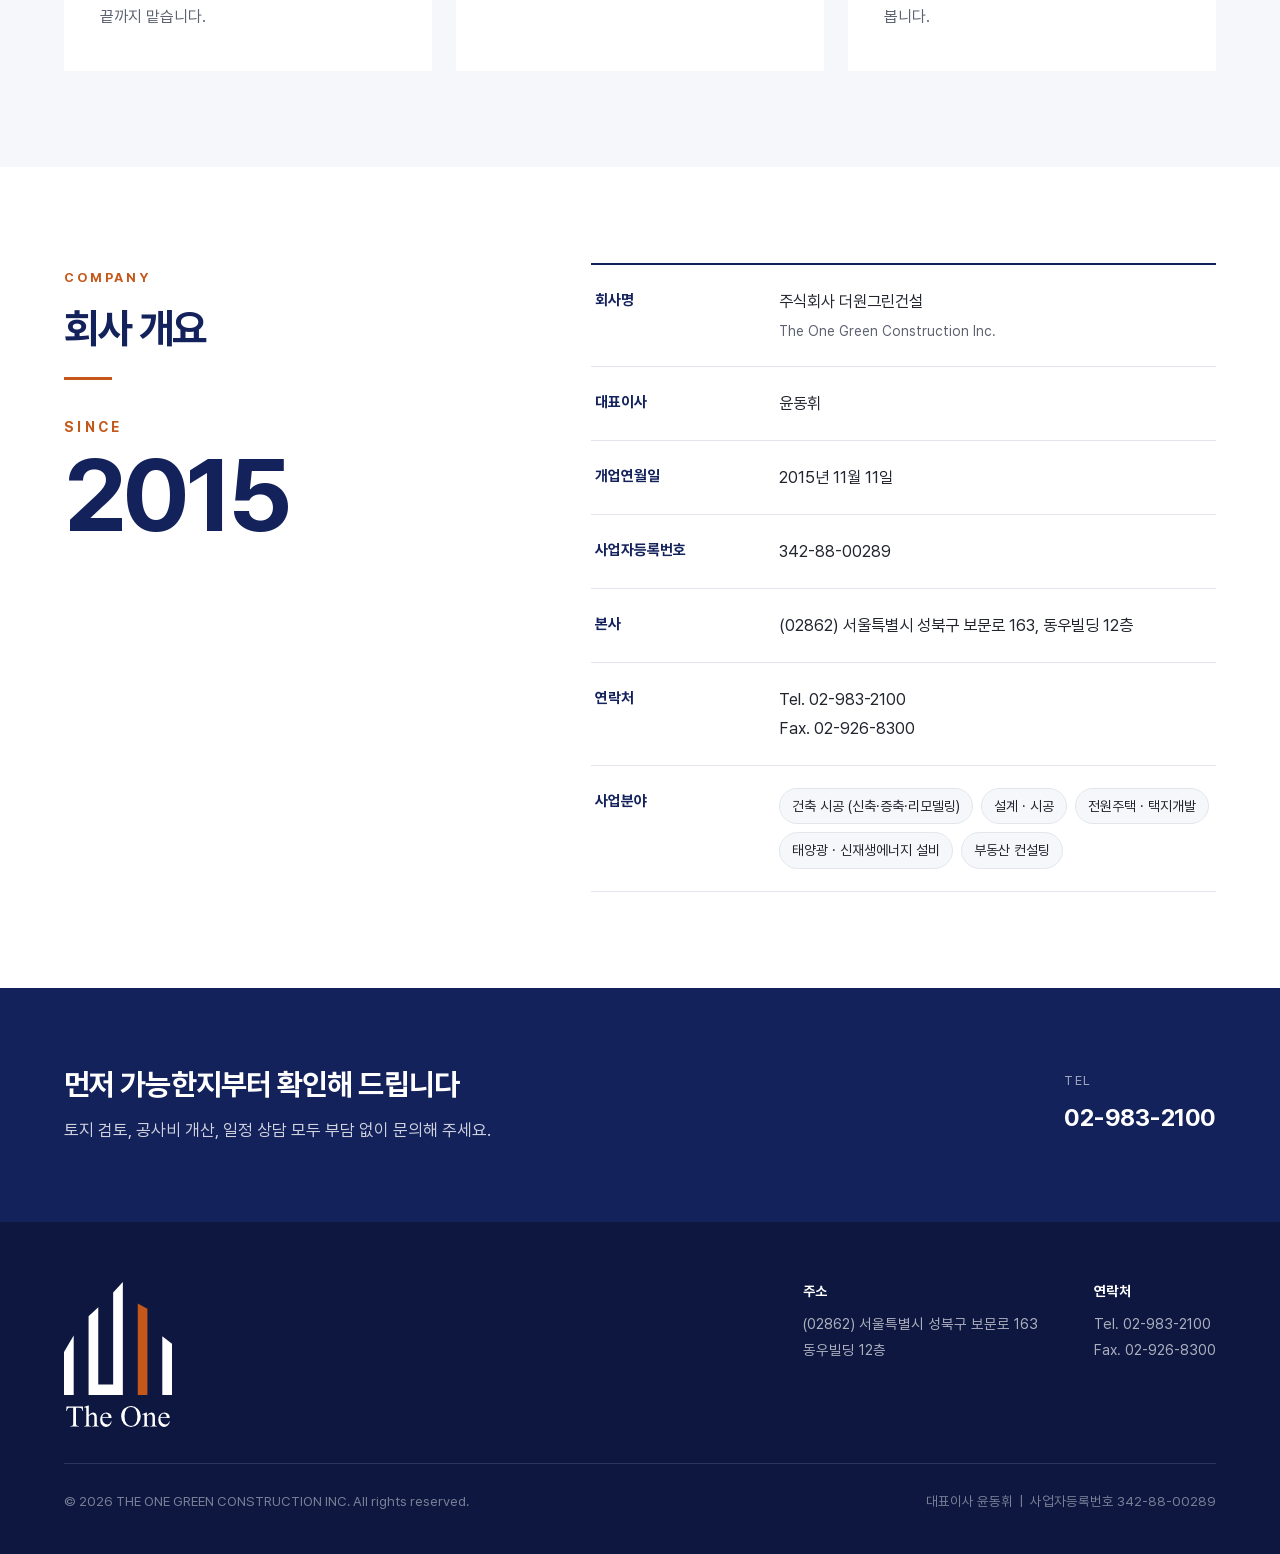
==== commit 4ca3d750: "홈페이지 디자인 개편: 메인 첫 화면·서브페이지 배너·사업분야·회사소개·오시는길 - 메인: 큰 글씨 + 로고 막대가 솟아오르는 첫 화면, 투명→흰색 헤더, 스크롤 등장 효과 - 사" ====
--- a/docs/about.html
+++ b/docs/about.html
@@ -7,7 +7,7 @@
 <meta name="description" content="2015년부터 이어온 (주)더원그린건설의 인사말, 경영이념, 회사 개요를 소개합니다.">
 <link rel="icon" href="favicon.ico">
 <link rel="apple-touch-icon" href="apple-touch-icon.png">
-<link rel="stylesheet" href="css/style.css">
+<link rel="stylesheet" href="css/style.css?v=20261111">
 </head>
 <body>
 
@@ -58,19 +58,20 @@
     </div>
   </section>
 
-  <!-- ===================== 인사말 ===================== -->
+  <!-- ===================== 인사말 =====================
+       왼쪽: 제목 + 인용문 (PC에서는 스크롤해도 따라옴) / 오른쪽: 본문 -->
   <section class="section">
-    <div class="container">
-      <div class="section-head">
+    <div class="container split">
+      <div class="split-side reveal">
         <p class="eyebrow">Greeting</p>
         <h2 class="section-title">인사말</h2>
         <div class="rule"></div>
-      </div>
-
-      <div class="greeting">
-        <p class="lead">
-          집이든 건물이든, 짓는 일은<br>인생에서 몇 번 없는 결정입니다.
-        </p>
+        <p class="greeting-quote">
+          집이든 건물이든,<br>짓는 일은 인생에서<br>몇 번 없는 결정입니다.
+        </p>
+      </div>
+
+      <div class="greeting reveal">
         <p>
           그래서 건축주에게 가장 어려운 것은 공법이나 자재가 아니라
           “이 사람들에게 맡겨도 되는가” 하는 판단입니다.
@@ -88,7 +89,7 @@
           끝까지 흔들리지 않는 <strong>하나의 기준</strong>.
           앞으로도 그 기준으로 짓겠습니다.
         </p>
-        <p class="sign">(주)더원그린건설 대표이사 <strong>윤동휘</strong></p>
+        <p class="sign"><span>(주)더원그린건설 대표이사</span> <strong>윤동휘</strong></p>
       </div>
     </div>
   </section>
@@ -96,25 +97,25 @@
   <!-- ===================== 경영이념 ===================== -->
   <section class="section section--soft">
     <div class="container">
-      <div class="section-head section-head--center">
+      <div class="section-head section-head--center reveal">
         <p class="eyebrow">Philosophy</p>
         <h2 class="section-title">경영이념</h2>
         <div class="rule"></div>
       </div>
 
-      <div class="biz-grid">
-        <article class="biz-card">
-          <p class="biz-no">01</p>
+      <div class="philo-grid stagger">
+        <article class="philo reveal">
+          <p class="philo-num">01</p>
           <h3>하나의 책임</h3>
           <p>상담부터 준공까지, 담당자가 바뀌지 않습니다. 중간에 말이 달라지는 일이 없도록 한 사람이 끝까지 맡습니다.</p>
         </article>
-        <article class="biz-card">
-          <p class="biz-no">02</p>
+        <article class="philo reveal">
+          <p class="philo-num">02</p>
           <h3>투명한 과정</h3>
           <p>견적과 공정을 건축주가 이해할 수 있는 언어로 공유합니다. 어려운 용어 뒤에 숨기지 않습니다.</p>
         </article>
-        <article class="biz-card biz-card--energy">
-          <p class="biz-no">03</p>
+        <article class="philo philo--energy reveal">
+          <p class="philo-num">03</p>
           <h3>다음을 생각하는 건축</h3>
           <p>태양광과 신재생에너지로 유지비까지 고려한 건물을 제안합니다. 짓고 난 뒤의 비용까지 함께 봅니다.</p>
         </article>
@@ -123,60 +124,61 @@
   </section>
 
   <!-- ===================== 회사 개요 ===================== -->
-  <!-- 아래 표의 값은 모두 사업자등록증·명함에서 확인된 사실입니다. 임의로 추가하지 마세요. -->
+  <!-- 아래 값은 모두 사업자등록증·명함에서 확인된 사실입니다. 임의로 추가하지 마세요. -->
   <section class="section">
-    <div class="container">
-      <div class="section-head">
+    <div class="container split">
+      <div class="split-side reveal">
         <p class="eyebrow">Company</p>
         <h2 class="section-title">회사 개요</h2>
         <div class="rule"></div>
-      </div>
-
-      <table class="info-table">
-        <tbody>
-          <tr>
-            <th scope="row">회사명</th>
-            <td>주식회사 더원그린건설 (The One Green Construction Inc.)</td>
-          </tr>
-          <tr>
-            <th scope="row">대표이사</th>
-            <td>윤동휘</td>
-          </tr>
-          <tr>
-            <th scope="row">개업연월일</th>
-            <td>2015년 11월 11일</td>
-          </tr>
-          <tr>
-            <th scope="row">사업자등록번호</th>
-            <td>342-88-00289</td>
-          </tr>
-          <tr>
-            <th scope="row">본사</th>
-            <td>(02862) 서울특별시 성북구 보문로 163, 동우빌딩 12층</td>
-          </tr>
-          <tr>
-            <th scope="row">연락처</th>
-            <td>
-              Tel. <a href="tel:0299832100">02-983-2100</a> &nbsp;|&nbsp;
-              Fax. 02-926-8300
-            </td>
-          </tr>
-          <tr>
-            <th scope="row">사업분야</th>
-            <td>
-              건축 시공(신축·증축·리모델링) / 설계·시공 / 전원주택·택지개발 /
-              태양광·신재생에너지 설비 / 부동산 컨설팅
-            </td>
-          </tr>
-        </tbody>
-      </table>
+        <p class="since"><span>Since</span>2015</p>
+      </div>
+
+      <dl class="info-list reveal">
+        <div>
+          <dt>회사명</dt>
+          <dd>주식회사 더원그린건설<br><span class="en">The One Green Construction Inc.</span></dd>
+        </div>
+        <div>
+          <dt>대표이사</dt>
+          <dd>윤동휘</dd>
+        </div>
+        <div>
+          <dt>개업연월일</dt>
+          <dd>2015년 11월 11일</dd>
+        </div>
+        <div>
+          <dt>사업자등록번호</dt>
+          <dd>342-88-00289</dd>
+        </div>
+        <div>
+          <dt>본사</dt>
+          <dd>(02862) 서울특별시 성북구 보문로 163, 동우빌딩 12층</dd>
+        </div>
+        <div>
+          <dt>연락처</dt>
+          <dd>Tel. <a href="tel:0299832100">02-983-2100</a><br>Fax. 02-926-8300</dd>
+        </div>
+        <div>
+          <dt>사업분야</dt>
+          <dd>
+            <ul class="info-tags">
+              <li>건축 시공 (신축·증축·리모델링)</li>
+              <li>설계 · 시공</li>
+              <li>전원주택 · 택지개발</li>
+              <li>태양광 · 신재생에너지 설비</li>
+              <li>부동산 컨설팅</li>
+            </ul>
+          </dd>
+        </div>
+      </dl>
       <!-- TODO: 회사 연혁(연도별 주요 사건) 확보 시 이 아래에 연혁 섹션 추가 -->
     </div>
   </section>
 
   <!-- ===================== 문의 안내 ===================== -->
   <section class="cta">
-    <div class="container cta-inner">
+    <div class="container cta-inner reveal">
       <div>
         <h2>먼저 가능한지부터 확인해 드립니다</h2>
         <p>토지 검토, 공사비 개산, 일정 상담 모두 부담 없이 문의해 주세요.</p>
@@ -226,6 +228,6 @@
   </div>
 </footer>
 
-<script src="js/main.js"></script>
+<script src="js/main.js?v=20261111"></script>
 </body>
 </html>
--- a/docs/css/style.css
+++ b/docs/css/style.css
@@ -89,6 +89,12 @@
 
 :focus-visible { outline: 3px solid var(--orange); outline-offset: 2px; }
 
+/* 화면에는 안 보이고 시각장애인용 화면낭독기만 읽는 글자 (예: "(새 창)") */
+.sr-only {
+  position: absolute; width: 1px; height: 1px; padding: 0; margin: -1px;
+  overflow: hidden; clip: rect(0 0 0 0); white-space: nowrap; border: 0;
+}
+
 /* ===== 공통 레이아웃 ===== */
 .container { width: 100%; max-width: var(--max); margin: 0 auto; padding: 0 24px; }
 
@@ -101,12 +107,12 @@
 
 .eyebrow {
   display: inline-block;
-  font-family: var(--font-en);
-  font-size: 14px; letter-spacing: 0.18em; text-transform: uppercase;
+  font-size: 13px; letter-spacing: 0.2em; text-transform: uppercase;
   color: var(--orange); font-weight: 700;
   margin-bottom: 12px;
 }
-.section-title { font-size: 34px; color: var(--navy); }
+/* clamp(최소, 화면폭 비례, 최대) — 화면 크기에 맞춰 글씨가 자동으로 커지고 작아집니다 */
+.section-title { font-size: clamp(28px, 3.2vw, 42px); color: var(--navy); letter-spacing: -0.035em; }
 .section-desc  { margin-top: 16px; color: var(--text-muted); font-size: 17px; }
 
 /* 제목 아래 짧은 강조선 */
@@ -181,39 +187,109 @@
 .nav-toggle[aria-expanded="true"] span:nth-child(3) { transform: translateY(-7px) rotate(-45deg); }
 
 /* =========================================================================
-   히어로 (메인 페이지 상단)
+   메인 페이지 헤더 — 첫 화면에서는 투명하게 떠 있다가, 스크롤하면 흰색으로 바뀝니다.
+   (body 에 class="home" 이 있는 index.html 에만 적용. 헤더 마크업은 5개 페이지 동일)
+   ========================================================================= */
+.home .site-header {
+  position: fixed; left: 0; right: 0;
+  transition: background-color .3s, border-color .3s;
+}
+/* 맨 위에 있을 때(is-top, 자바스크립트가 붙여줌)만 투명. 스크롤하거나 메뉴를 열면 원래 흰 헤더.
+   자바스크립트가 동작하지 않으면 is-top 이 안 붙으므로 그냥 흰 헤더로 보입니다(안전장치). */
+.home .site-header.is-top:not(.menu-open) {
+  background: transparent; border-bottom-color: transparent;
+  backdrop-filter: none;
+}
+/* 투명 상태일 때 글자·로고를 흰색으로 */
+.home .site-header.is-top:not(.menu-open) .logo-mark { filter: brightness(0) invert(1); }
+.home .site-header.is-top:not(.menu-open) .logo-text strong { color: #fff; }
+.home .site-header.is-top:not(.menu-open) .logo-text em { color: rgba(255,255,255,.6); }
+.home .site-header.is-top:not(.menu-open) .gnb a { color: rgba(255,255,255,.88); }
+.home .site-header.is-top:not(.menu-open) .gnb a:hover { color: #fff; background: rgba(255,255,255,.1); }
+.home .site-header.is-top:not(.menu-open) .gnb a.active { color: #fff; }
+.home .site-header.is-top:not(.menu-open) .nav-toggle span { background: #fff; }
+
+/* =========================================================================
+   히어로 (메인 페이지 첫 화면) — A안: 큰 글씨 + 로고 막대 그래픽
    ========================================================================= */
 .hero {
   position: relative; overflow: hidden;
-  background: linear-gradient(135deg, var(--navy-dark) 0%, var(--navy) 55%, var(--navy-light) 100%);
+  min-height: 100vh; min-height: 100svh;   /* 화면 높이 가득 (svh: 모바일 주소창을 뺀 높이) */
+  display: flex; flex-direction: column;
+  background:
+    radial-gradient(ellipse 70% 60% at 78% 35%, rgba(42,59,122,.55), transparent 70%),
+    var(--navy-dark);
   color: #fff;
 }
-/* 로고 모티프를 반복한 배경 무늬 */
-.hero-deco {
-  position: absolute; right: -4%; bottom: 0; height: 90%;
-  opacity: .13; pointer-events: none;
+/* 옅은 도면 격자 — 가운데만 보이고 가장자리로 갈수록 사라집니다 */
+.hero-grid {
+  position: absolute; inset: 0; pointer-events: none;
+  background-image:
+    linear-gradient(rgba(255,255,255,.045) 1px, transparent 1px),
+    linear-gradient(90deg, rgba(255,255,255,.045) 1px, transparent 1px);
+  background-size: 80px 80px;
+  -webkit-mask-image: radial-gradient(ellipse 65% 70% at 70% 45%, #000 20%, transparent 75%);
+          mask-image: radial-gradient(ellipse 65% 70% at 70% 45%, #000 20%, transparent 75%);
+}
+.hero-main {
+  position: relative; z-index: 1; flex: 1;
+  display: flex; align-items: center;
 }
 .hero-inner {
   position: relative; z-index: 1;
-  padding: 118px 0 124px;
-  max-width: 760px;
+  padding: calc(var(--header-h) + 72px) 0 112px;
+  max-width: 820px;
 }
 .hero-eyebrow {
-  font-family: var(--font-en);
-  font-size: 14px; letter-spacing: .22em; text-transform: uppercase;
-  color: rgba(255,255,255,.72); margin-bottom: 22px;
-}
-.hero h1 { font-size: 52px; line-height: 1.25; letter-spacing: -0.035em; }
+  font-size: 13px; font-weight: 700; letter-spacing: .28em; text-transform: uppercase;
+  color: rgba(255,255,255,.62); margin-bottom: 28px;
+  display: flex; align-items: center; gap: 14px;
+}
+.hero-eyebrow::before { content: ""; width: 36px; height: 2px; background: var(--orange); flex: none; }
+.hero h1 {
+  font-size: clamp(42px, 7vw, 96px);
+  line-height: 1.12; letter-spacing: -0.045em;
+}
 .hero h1 .accent { color: #F0873F; }
-.hero p {
-  margin-top: 26px; font-size: 19px; line-height: 1.8;
-  color: rgba(255,255,255,.86);
-}
-.hero-actions { margin-top: 40px; display: flex; gap: 12px; flex-wrap: wrap; }
+.hero-inner > p:not(.hero-eyebrow) {
+  margin-top: 32px; font-size: 19px; line-height: 1.8;
+  color: rgba(255,255,255,.78);
+}
+.hero-actions { margin-top: 44px; display: flex; gap: 12px; flex-wrap: wrap; }
+
+/* 첫 화면 글자가 위로 살짝 떠오르며 차례로 나타남 */
+.hero-inner > * { animation: hero-in .9s cubic-bezier(.2,.7,.2,1) both; }
+.hero-inner > :nth-child(1) { animation-delay: .10s; }
+.hero-inner > :nth-child(2) { animation-delay: .22s; }
+.hero-inner > :nth-child(3) { animation-delay: .38s; }
+.hero-inner > :nth-child(4) { animation-delay: .50s; }
+@keyframes hero-in {
+  from { opacity: 0; translate: 0 24px; }
+  to   { opacity: 1; translate: 0 0; }
+}
+
+/* 로고 막대 — 아래 띠 위에 서 있고, 왼쪽부터 차례로 솟아오릅니다 */
+.hero-mark {
+  position: absolute; right: 24px; bottom: 0;
+  height: min(62%, 500px); width: auto;
+  pointer-events: none;
+}
+.hero-mark .bar {
+  transform-box: fill-box; transform-origin: 50% 100%;
+  animation: bar-rise 1.1s cubic-bezier(.2,.75,.15,1) both;
+}
+.hero-mark .bar--1 { fill: rgba(255,255,255,.10); animation-delay: .45s; }
+.hero-mark .bar--2 { fill: rgba(255,255,255,.16); animation-delay: .60s; }
+.hero-mark .bar--3 { fill: var(--orange);         animation-delay: .75s; }
+.hero-mark .bar--4 { fill: rgba(255,255,255,.10); animation-delay: .90s; }
+@keyframes bar-rise {
+  from { transform: scaleY(0); }
+  to   { transform: scaleY(1); }
+}
 
 /* 히어로 하단에 걸친 사업분야 요약 띠 */
 .hero-strip {
-  position: relative; z-index: 1;
+  position: relative; z-index: 1; flex: none;
   background: rgba(255,255,255,.08);
   border-top: 1px solid rgba(255,255,255,.16);
 }
@@ -236,16 +312,48 @@
    ========================================================================= */
 .page-hero {
   position: relative; overflow: hidden;
-  background: linear-gradient(120deg, var(--navy-dark) 0%, var(--navy) 70%, var(--navy-light) 100%);
+  background:
+    radial-gradient(ellipse 60% 90% at 85% 40%, rgba(42,59,122,.55), transparent 70%),
+    var(--navy-dark);
   color: #fff;
 }
-.page-hero .hero-deco { height: 100%; right: -2%; opacity: .11; }
-/* 위아래 여백만 지정합니다. (padding: 72px 0 … 으로 쓰면 .container 의 좌우 여백이 0이 되어
+/* 메인과 같은 옅은 도면 격자 */
+.page-hero::before {
+  content: ""; position: absolute; inset: 0; pointer-events: none;
+  background-image:
+    linear-gradient(rgba(255,255,255,.045) 1px, transparent 1px),
+    linear-gradient(90deg, rgba(255,255,255,.045) 1px, transparent 1px);
+  background-size: 80px 80px;
+  -webkit-mask-image: radial-gradient(ellipse 50% 90% at 82% 50%, #000 20%, transparent 75%);
+          mask-image: radial-gradient(ellipse 50% 90% at 82% 50%, #000 20%, transparent 75%);
+}
+/* 오른쪽 로고 막대 — 메인과 같은 색·움직임 (작은 크기) */
+.page-hero .hero-deco {
+  position: absolute; bottom: 0; width: auto; pointer-events: none;
+  right: max(24px, calc((100% - var(--max)) / 2 + 24px));
+  height: 74%; opacity: 1;
+}
+.page-hero .hero-deco path {
+  fill: rgba(255,255,255,.10);
+  transform-box: fill-box; transform-origin: 50% 100%;
+  animation: bar-rise 1s cubic-bezier(.2,.75,.15,1) both;
+}
+.page-hero .hero-deco path:nth-child(1) { animation-delay: .25s; }
+.page-hero .hero-deco path:nth-child(2) { fill: rgba(255,255,255,.16); animation-delay: .38s; }
+.page-hero .hero-deco path:nth-child(3) { fill: var(--orange); animation-delay: .51s; }
+.page-hero .hero-deco path:nth-child(4) { animation-delay: .64s; }
+
+/* 위아래 여백만 지정합니다. (padding: 96px 0 … 으로 쓰면 .container 의 좌우 여백이 0이 되어
    태블릿·모바일에서 글자가 화면 끝에 붙어 잘립니다) */
-.page-hero-inner { position: relative; z-index: 1; padding-top: 72px; padding-bottom: 76px; }
-.page-hero .eyebrow { color: rgba(255,255,255,.7); }
-.page-hero h1 { font-size: 40px; letter-spacing: -0.035em; }
-.page-hero p { margin-top: 16px; font-size: 17px; color: rgba(255,255,255,.82); }
+.page-hero-inner { position: relative; z-index: 1; padding-top: 96px; padding-bottom: 100px; }
+.page-hero-inner > * { animation: hero-in .8s cubic-bezier(.2,.7,.2,1) both; }
+.page-hero-inner > :nth-child(2) { animation-delay: .08s; }
+.page-hero-inner > :nth-child(3) { animation-delay: .16s; }
+.page-hero-inner > :nth-child(4) { animation-delay: .28s; }
+.page-hero .eyebrow { color: rgba(255,255,255,.62); display: flex; align-items: center; gap: 12px; }
+.page-hero .eyebrow::before { content: ""; width: 28px; height: 2px; background: var(--orange); flex: none; }
+.page-hero h1 { font-size: clamp(32px, 4.6vw, 60px); letter-spacing: -0.04em; line-height: 1.2; }
+.page-hero p { margin-top: 18px; font-size: 17px; color: rgba(255,255,255,.78); }
 
 /* 현재 위치 표시 */
 .breadcrumb { font-size: 14px; color: rgba(255,255,255,.6); margin-bottom: 14px; }
@@ -253,48 +361,154 @@
 .breadcrumb span { margin: 0 8px; }
 
 /* =========================================================================
-   회사 개요 표 (회사소개 페이지)
-   ========================================================================= */
-.info-table { width: 100%; border-collapse: collapse; border-top: 2px solid var(--navy); }
-.info-table th, .info-table td {
-  padding: 18px 20px; text-align: left; font-size: 16px;
-  border-bottom: 1px solid var(--line); vertical-align: top;
-}
-.info-table th {
-  width: 200px; background: var(--bg-soft);
-  color: var(--navy); font-weight: 700;
-}
-
-/* 인사말 */
-.greeting { max-width: 820px; }
-.greeting p { margin-top: 20px; color: var(--text-muted); font-size: 17px; }
-.greeting p.lead {
-  color: var(--navy); font-size: 24px; font-weight: 700;
-  line-height: 1.55; letter-spacing: -0.03em; margin-top: 0;
-}
-.sign { margin-top: 36px; font-size: 17px; color: var(--text); }
-.sign strong { font-size: 20px; margin-left: 8px; letter-spacing: 0.06em; }
-
-/* =========================================================================
-   사업분야 상세 (사업분야 페이지)
-   ========================================================================= */
-.biz-detail { display: grid; grid-template-columns: 88px 1fr; gap: 32px; padding: 44px 0; border-bottom: 1px solid var(--line); }
-.biz-detail:last-child { border-bottom: 0; }
-.biz-detail-num {
-  font-family: var(--font-en); font-size: 44px; font-weight: 700;
-  color: var(--line); line-height: 1;
-}
-.biz-detail h2 { font-size: 26px; color: var(--navy); }
-.biz-detail .sub { margin-top: 6px; font-size: 15px; color: var(--orange); font-weight: 700; }
-.biz-detail > div > p { margin-top: 16px; color: var(--text-muted); font-size: 16.5px; }
-.biz-detail ul.checks { margin-top: 20px; display: grid; grid-template-columns: repeat(2, 1fr); gap: 10px 24px; }
-.biz-detail ul.checks li { position: relative; padding-left: 22px; font-size: 15.5px; }
-.biz-detail ul.checks li::before {
+   좌우 나눔 레이아웃 (회사소개·오시는길 공통)
+   왼쪽: 섹션 제목 (PC에서는 스크롤해도 따라옴) / 오른쪽: 내용
+   ========================================================================= */
+.split { display: grid; grid-template-columns: 5fr 7fr; gap: 80px; align-items: start; }
+.split-side { position: sticky; top: calc(var(--header-h) + 40px); }
+.split-desc { margin-top: 24px; font-size: 17px; color: var(--text-muted); }
+
+/* ===== 인사말 ===== */
+.greeting-quote {
+  position: relative; margin-top: 40px; padding-top: 44px;
+  font-size: clamp(22px, 2.2vw, 30px); font-weight: 700; line-height: 1.5;
+  color: var(--navy); letter-spacing: -0.035em;
+}
+.greeting-quote::before {     /* 큰 따옴표 장식 */
+  content: "\201C"; position: absolute; left: -4px; top: -14px;
+  font-family: Georgia, "Times New Roman", serif;
+  font-size: 88px; line-height: 1; color: var(--orange);
+}
+.greeting p { font-size: 17.5px; line-height: 1.95; color: var(--text-muted); }
+.greeting p + p { margin-top: 24px; }
+.greeting strong { color: var(--text); }
+.greeting .sign {
+  margin-top: 48px; padding-top: 28px; border-top: 1px solid var(--line);
+  display: flex; align-items: baseline; justify-content: flex-end; gap: 14px;
+}
+.sign span { font-size: 15px; }
+.greeting .sign strong { font-size: 24px; color: var(--navy); letter-spacing: 0.12em; }
+
+/* ===== 경영이념 ===== */
+.philo-grid { display: grid; grid-template-columns: repeat(3, 1fr); gap: 24px; }
+.philo {
+  padding: 44px 36px 40px; background: #fff;
+  border-top: 3px solid var(--navy);
+  transition: box-shadow .25s, transform .25s;
+}
+.philo:hover { box-shadow: 0 16px 36px rgba(20,34,92,.10); transform: translateY(-4px); }
+.philo-num {
+  font-size: 64px; font-weight: 700; line-height: 1; letter-spacing: -0.04em;
+  color: var(--line); margin-bottom: 28px;
+}
+@supports (-webkit-text-stroke: 1px black) {
+  .philo-num { color: transparent; -webkit-text-stroke: 1.5px rgba(20,34,92,.25); }
+  .philo--energy .philo-num { -webkit-text-stroke-color: rgba(46,125,50,.4); }
+}
+.philo h3 { font-size: 23px; color: var(--navy); }
+.philo p:not(.philo-num) { margin-top: 14px; font-size: 16px; color: var(--text-muted); line-height: 1.75; }
+.philo--energy { border-top-color: var(--green); }
+.philo--energy h3 { color: var(--green); }
+
+/* ===== 회사 개요 ===== */
+.since {
+  margin-top: 40px; font-size: clamp(64px, 8vw, 112px); font-weight: 700;
+  line-height: 1; letter-spacing: -0.05em; color: var(--navy);
+}
+.since span {
+  display: block; margin-bottom: 10px;
+  font-size: 14px; letter-spacing: .24em; text-transform: uppercase; color: var(--orange);
+}
+.info-list { margin: 0; border-top: 2px solid var(--navy); }
+.info-list > div {
+  display: grid; grid-template-columns: 160px 1fr; gap: 24px;
+  padding: 22px 4px; border-bottom: 1px solid var(--line);
+}
+.info-list dt { font-size: 15px; font-weight: 700; color: var(--navy); }
+.info-list dd { margin: 0; font-size: 16.5px; }
+.info-list .en { font-size: 14px; color: var(--text-muted); }
+.info-list a:hover { color: var(--orange); }
+.info-tags { display: flex; flex-wrap: wrap; gap: 8px; }
+.info-tags li {
+  font-size: 14px; padding: 5px 12px; border-radius: 100px;
+  background: var(--bg-soft); border: 1px solid var(--line);
+}
+
+/* =========================================================================
+   사업분야 페이지
+   ========================================================================= */
+/* 바로가기 메뉴 — 스크롤해도 헤더 바로 아래에 붙어 있습니다 */
+.biz-nav {
+  position: sticky; top: var(--header-h); z-index: 50;
+  background: rgba(255,255,255,.96); backdrop-filter: blur(6px);
+  border-bottom: 1px solid var(--line);
+}
+.biz-nav ul {
+  display: flex; gap: 8px; overflow-x: auto;   /* 좁은 화면에서는 옆으로 밀어서 봄 */
+  scrollbar-width: none;
+}
+.biz-nav ul::-webkit-scrollbar { display: none; }
+.biz-nav a {
+  display: block; white-space: nowrap;
+  padding: 16px 14px; font-size: 15px; color: var(--text-muted);
+  border-bottom: 2px solid transparent;
+  transition: color .18s, border-color .18s;
+}
+.biz-nav a:hover { color: var(--navy); border-bottom-color: var(--orange); }
+/* 바로가기로 이동했을 때 제목이 헤더·바로가기 메뉴에 가리지 않도록 */
+.biz-row { scroll-margin-top: calc(var(--header-h) + 72px); }
+
+/* 사진 + 글 한 줄. 짝수 번째는 사진이 오른쪽으로 갑니다 */
+.biz-row {
+  display: grid; grid-template-columns: 1.15fr 1fr; gap: 72px; align-items: center;
+  padding: 72px 0;
+}
+.biz-row:first-child { padding-top: 0; }
+.biz-row + .biz-row { border-top: 1px solid var(--line); }
+.biz-row:nth-of-type(even) .biz-row-media { order: 2; }
+
+.biz-row-media {
+  overflow: hidden; border-radius: var(--radius);
+  aspect-ratio: 3 / 2; background: var(--bg-soft);
+}
+.biz-row-media img {
+  width: 100%; height: 100%; object-fit: cover;
+  transition: transform 1.2s cubic-bezier(.2,.7,.2,1);
+}
+.biz-row:hover .biz-row-media img { transform: scale(1.04); }
+
+/* 큰 번호 — 테두리만 있는 숫자 (지원 안 되는 브라우저는 연한 회색 숫자) */
+.biz-row-num {
+  font-size: clamp(56px, 6vw, 88px); font-weight: 700; line-height: 1;
+  letter-spacing: -0.04em; color: var(--line); margin-bottom: 20px;
+}
+@supports (-webkit-text-stroke: 1px black) {
+  .biz-row-num { color: transparent; -webkit-text-stroke: 1.5px rgba(20,34,92,.28); }
+  .biz-row--energy .biz-row-num { -webkit-text-stroke-color: rgba(46,125,50,.4); }
+}
+.biz-row h2 { font-size: clamp(26px, 2.6vw, 34px); color: var(--navy); letter-spacing: -0.035em; }
+.biz-row .sub { margin-top: 8px; font-size: 15px; color: var(--orange); font-weight: 700; }
+.biz-row .desc { margin-top: 20px; color: var(--text-muted); font-size: 16.5px; }
+.biz-row--energy h2 { color: var(--green); }
+
+/* 체크 목록 (마름모 점) */
+ul.checks {
+  margin-top: 24px; padding-top: 24px; border-top: 1px solid var(--line);
+  display: grid; grid-template-columns: repeat(2, 1fr); gap: 10px 24px;
+}
+ul.checks li { position: relative; padding-left: 22px; font-size: 15.5px; }
+ul.checks li::before {
   content: ""; position: absolute; left: 0; top: 10px;
   width: 7px; height: 7px; background: var(--navy); transform: rotate(45deg);
 }
-.biz-detail--energy .biz-detail h2, .biz-detail--energy h2 { color: var(--green); }
-.biz-detail--energy ul.checks li::before { background: var(--green); }
+.biz-row--energy ul.checks li::before { background: var(--green); }
+
+/* 연출 이미지 안내 문구 */
+.image-note {
+  margin-top: 56px; padding-top: 24px; border-top: 1px solid var(--line);
+  font-size: 13.5px; color: var(--text-muted); text-align: center;
+}
+.image-note a { color: var(--navy); text-decoration: underline; text-underline-offset: 3px; }
 
 /* =========================================================================
    시공실적 갤러리
@@ -349,6 +563,15 @@
   max-width: 92vw; max-height: 86vh;
   object-fit: contain; border-radius: 2px;
 }
+
+/* 현장사진 저장 방지 — 모바일 '꾹 누르기' 메뉴, 끌어서 저장, 선택 막기
+   (우클릭 막기는 js/main.js 에 있습니다) */
+.gallery img, .viewer img, .proj-card img {
+  -webkit-touch-callout: none;   /* 아이폰 꾹 누르기 저장 메뉴 끄기 */
+  -webkit-user-select: none; user-select: none;
+  -webkit-user-drag: none;       /* 바탕화면으로 끌어다 놓기 막기 */
+}
+
 .viewer-close, .viewer-nav {
   position: absolute; background: rgba(255,255,255,.12); color: #fff;
   border: 0; cursor: pointer; border-radius: 50%;
@@ -366,31 +589,49 @@
 }
 
 /* =========================================================================
-   오시는길 (연락처 카드 + 사무소)
-   ========================================================================= */
-/* 카드 개수가 바뀌어도 균등하게 채워지도록 auto-fit 사용 */
-.contact-cards { display: grid; grid-template-columns: repeat(auto-fit, minmax(260px, 1fr)); gap: 24px; }
-.contact-card {
-  padding: 32px 28px; border: 1px solid var(--line); border-radius: var(--radius);
-  text-align: center;
-}
-.contact-card svg { width: 34px; height: 34px; color: var(--navy); margin: 0 auto 16px; }
-.contact-card h3 { font-size: 16px; color: var(--text-muted); font-weight: 500; }
-.contact-card strong { display: block; margin-top: 8px; font-size: 21px; color: var(--navy); letter-spacing: -0.02em; }
-.contact-card a:hover { text-decoration: underline; }
-.contact-card .note { margin-top: 8px; font-size: 14px; color: var(--text-muted); }
-
-.office { display: grid; grid-template-columns: repeat(auto-fit, minmax(320px, 1fr)); gap: 24px; }
-.office-card { padding: 34px 32px; background: var(--bg-soft); border-radius: var(--radius); border-top: 3px solid var(--navy); }
-.office-card h3 { font-size: 21px; color: var(--navy); }
-.office-card .addr { margin-top: 14px; font-size: 16.5px; line-height: 1.7; }
-.office-card .zip { color: var(--text-muted); }
-.office-card .map-links { margin-top: 20px; display: flex; gap: 8px; flex-wrap: wrap; }
-.office-card .map-links a {
-  font-size: 14px; padding: 8px 16px; border: 1px solid var(--line);
-  border-radius: var(--radius); background: #fff; color: var(--navy); font-weight: 500;
-}
-.office-card .map-links a:hover { border-color: var(--navy); background: var(--navy); color: #fff; }
+   오시는길
+   ========================================================================= */
+.contact-lines { border-top: 2px solid var(--navy); }
+.contact-line {
+  display: grid; grid-template-columns: 1fr auto; align-items: end; gap: 6px 24px;
+  padding: 32px 4px; border-bottom: 1px solid var(--line);
+}
+.contact-label { grid-column: 1 / -1; font-size: 15px; font-weight: 700; color: var(--navy); }
+.contact-label em { font-style: normal; font-weight: 400; color: var(--text-muted); margin-left: 8px; font-size: 14px; }
+.contact-line strong {
+  font-size: clamp(34px, 4.4vw, 56px); line-height: 1.15;
+  letter-spacing: -0.03em; color: var(--navy);
+  transition: color .2s;
+}
+.contact-go {
+  font-size: 14px; font-weight: 700; color: var(--orange); padding-bottom: 10px;
+  transition: translate .2s;
+}
+a.contact-line:hover strong { color: var(--orange); }
+a.contact-line:hover .contact-go { translate: 4px 0; }
+
+.office-block { border-top: 2px solid var(--navy); padding-top: 32px; }
+.office-label { font-size: 15px; font-weight: 700; color: var(--orange); }
+.office-addr {
+  margin-top: 12px; font-size: clamp(24px, 2.6vw, 34px); font-weight: 700;
+  line-height: 1.45; letter-spacing: -0.03em; color: var(--navy);
+}
+.office-zip { margin-top: 10px; font-size: 15px; color: var(--text-muted); }
+.map-links { margin-top: 32px; display: flex; gap: 10px; flex-wrap: wrap; }
+.map-links a {
+  display: inline-flex; align-items: center; gap: 8px;
+  font-size: 15px; font-weight: 700; padding: 13px 22px;
+  border: 1px solid var(--navy); border-radius: var(--radius);
+  background: #fff; color: var(--navy);
+  transition: background-color .18s, color .18s;
+}
+.map-links a:hover { background: var(--navy); color: #fff; }
+.office-notice {
+  margin-top: 36px; padding: 20px 24px; background: #fff;
+  border-left: 3px solid var(--orange);
+  font-size: 15px; color: var(--text-muted);
+}
+.office-notice strong { color: var(--text); }
 
 /* =========================================================================
    회사 소개 요약
@@ -399,6 +640,7 @@
   display: grid; grid-template-columns: 1fr 1fr; gap: 64px; align-items: center;
 }
 .intro-lead {
+  margin-top: 28px;
   font-size: 26px; font-weight: 700; line-height: 1.55;
   color: var(--navy); letter-spacing: -0.03em;
 }
@@ -413,7 +655,7 @@
   border-left: 3px solid var(--navy); border-radius: 0 var(--radius) var(--radius) 0;
 }
 .value-no {
-  font-family: var(--font-en); font-size: 22px; font-weight: 700;
+  font-size: 22px; font-weight: 700;
   color: var(--orange); line-height: 1.2; flex: none;
 }
 .value h3 { font-size: 18px; color: var(--navy); }
@@ -422,9 +664,14 @@
 /* =========================================================================
    사업분야 카드
    ========================================================================= */
+/* 6칸 격자에 카드 1장 = 2칸 → 한 줄에 3장.
+   5장일 때 둘째 줄 2장(4·5번째)은 3칸씩 차지해 빈자리 없이 꽉 찹니다. */
 .biz-grid {
-  display: grid; grid-template-columns: repeat(3, 1fr); gap: 24px;
-}
+  display: grid; grid-template-columns: repeat(6, 1fr); gap: 24px;
+}
+.biz-grid > * { grid-column: span 2; }
+.biz-grid > :nth-child(4):nth-last-child(2),
+.biz-grid > :nth-child(5):last-child { grid-column: span 3; }
 .biz-card {
   display: flex; flex-direction: column;
   padding: 34px 30px 32px;
@@ -439,12 +686,20 @@
 .biz-icon { width: 44px; height: 44px; margin-bottom: 20px; color: var(--navy); }
 .biz-card--energy .biz-icon { color: var(--green); }
 .biz-no {
-  font-family: var(--font-en); font-size: 13px; letter-spacing: .12em;
+  font-size: 13px; letter-spacing: .12em;
   color: var(--text-muted); margin-bottom: 8px;
 }
 .biz-card h3 { font-size: 21px; color: var(--navy); }
 .biz-card p  { margin-top: 12px; font-size: 15.5px; color: var(--text-muted); line-height: 1.7; }
 .biz-tags { margin-top: 18px; display: flex; flex-wrap: wrap; gap: 6px; }
+/* 카드 아래 '자세히 보기 →' (카드 전체가 사업분야 페이지 해당 위치로 가는 링크) */
+.biz-more {
+  margin-top: auto; padding-top: 22px;
+  font-size: 14px; font-weight: 700; color: var(--navy);
+}
+.biz-more::after { content: " →"; display: inline-block; transition: translate .2s; }
+a.biz-card:hover .biz-more::after { translate: 4px 0; }
+.biz-card--energy .biz-more { color: var(--green); }
 .biz-tags span {
   font-size: 13px; padding: 4px 10px; border-radius: 100px;
   background: var(--bg-soft); color: var(--text-muted);
@@ -507,7 +762,7 @@
 .cta-contact { display: flex; gap: 40px; flex-wrap: wrap; }
 .cta-item span {
   display: block; font-size: 13px; letter-spacing: .1em;
-  color: rgba(255,255,255,.6); font-family: var(--font-en); text-transform: uppercase;
+  color: rgba(255,255,255,.6); text-transform: uppercase;
 }
 .cta-item strong {
   display: block; margin-top: 4px; font-size: 24px; letter-spacing: -0.02em;
@@ -540,16 +795,44 @@
 .footer-bottom a:hover { color: #fff; }
 
 /* =========================================================================
+   스크롤 등장 효과 — class="reveal" 이 붙은 요소가 화면에 들어오면 떠오르며 나타납니다.
+   (js/main.js 가 is-visible 을 붙여줌. stagger 안의 항목은 순서대로 조금씩 늦게)
+   ========================================================================= */
+.js .reveal { opacity: 0; }
+.js .reveal.is-visible { animation: reveal-up .9s cubic-bezier(.2,.7,.2,1) both; }
+@keyframes reveal-up {
+  from { opacity: 0; translate: 0 32px; }
+  to   { opacity: 1; translate: 0 0; }
+}
+.stagger > :nth-child(2) { animation-delay: .08s; }
+.stagger > :nth-child(3) { animation-delay: .16s; }
+.stagger > :nth-child(4) { animation-delay: .24s; }
+.stagger > :nth-child(5) { animation-delay: .32s; }
+.stagger > :nth-child(6) { animation-delay: .40s; }
+
+/* 기기에서 '동작 줄이기'를 켠 사람에게는 움직임을 모두 끕니다 */
+@media (prefers-reduced-motion: reduce) {
+  .js .reveal { opacity: 1; }
+  .js .reveal.is-visible, .hero-inner > *, .hero-mark .bar,
+  .page-hero-inner > *, .page-hero .hero-deco path { animation: none; }
+  html { scroll-behavior: auto; }
+}
+
+/* =========================================================================
    반응형 — 태블릿
    ========================================================================= */
 @media (max-width: 1024px) {
   .section { padding: 76px 0; }
-  .hero-inner { padding: 92px 0 96px; }
-  .hero h1 { font-size: 42px; }
+  .hero-inner { padding: calc(var(--header-h) + 56px) 0 96px; max-width: 640px; }
+  .hero-mark { height: min(52%, 380px); }
   .intro-grid { grid-template-columns: 1fr; gap: 44px; }
-  .biz-grid, .contact-cards { grid-template-columns: repeat(2, 1fr); }
+  .biz-grid { grid-template-columns: repeat(2, 1fr); }
+  .biz-grid > *, .biz-grid > :nth-child(4):nth-last-child(2), .biz-grid > :nth-child(5):last-child { grid-column: auto; }
+  .biz-grid > :last-child:nth-child(odd) { grid-column: 1 / -1; }   /* 홀수 개면 마지막 카드는 한 줄 전체 */
   .proj-grid > * { flex-basis: calc((100% - 24px) / 2); }
-  .page-hero h1 { font-size: 32px; }
+  .biz-row { gap: 44px; }
+  .split { gap: 48px; }
+  .philo-grid { grid-template-columns: 1fr; }
   .gallery { grid-template-columns: repeat(3, 1fr); }
 }
 
@@ -560,7 +843,6 @@
   body { font-size: 15.5px; }
   .container { padding: 0 20px; }
   .section { padding: 60px 0; }
-  .section-title { font-size: 26px; }
 
   /* 햄버거 메뉴 노출 */
   .nav-toggle { display: block; }
@@ -581,15 +863,20 @@
   .logo-text strong { font-size: 17px; }
   .logo-text em { font-size: 10px; }
 
-  .hero-inner { padding: 68px 0 72px; }
-  .hero h1 { font-size: 31px; }
-  .hero p { font-size: 16.5px; margin-top: 20px; }
+  .hero-main { flex-direction: column; align-items: stretch; }
+  .hero-inner { padding: calc(var(--header-h) + 40px) 0 0; }
+  .hero-inner > p:not(.hero-eyebrow) { font-size: 16.5px; margin-top: 22px; }
+  .hero-inner > p br { display: none; }
+  .hero-eyebrow { font-size: 11px; letter-spacing: .22em; margin-bottom: 20px; }
+  .hero-actions { margin-top: 32px; }
+  .hero-mark { position: relative; right: auto; display: block; height: 140px; margin: 40px 0 0 auto; }
   .hero-deco { display: none; }
   .hero-actions .btn { flex: 1 1 100%; justify-content: center; }
   .hero-strip ul { flex-direction: column; gap: 10px; padding: 20px 0; }
 
   .intro-lead { font-size: 21px; }
-  .biz-grid, .contact-cards, .office { grid-template-columns: 1fr; }
+  .biz-grid { grid-template-columns: 1fr; }
+  .biz-grid > :last-child:nth-child(odd) { grid-column: auto; }
   .proj-grid > * { flex-basis: 100%; }
   .more-wrap { margin-top: 32px; }
   .more-wrap .btn { width: 100%; justify-content: center; }
@@ -599,16 +886,21 @@
   .footer-offices { gap: 28px; }
 
   /* 서브페이지 */
-  .page-hero-inner { padding-top: 48px; padding-bottom: 52px; }
-  .page-hero h1 { font-size: 26px; }
+  .page-hero-inner { padding-top: 56px; padding-bottom: 60px; }
   .page-hero p { font-size: 15.5px; }
 
-  /* 표를 세로로 쌓아 좁은 화면에서도 읽히게 */
-  .info-table, .info-table tbody, .info-table tr, .info-table th, .info-table td { display: block; width: auto; }
-  .info-table th { border-bottom: 0; padding: 14px 16px 6px; }
-  .info-table td { padding: 0 16px 16px; }
-
-  .greeting p.lead { font-size: 20px; }
+  /* 좌우 나눔 → 위아래로 쌓기 */
+  .split { grid-template-columns: 1fr; gap: 36px; }
+  .split-side { position: static; }
+  .greeting-quote { margin-top: 32px; }
+  .greeting p { font-size: 16.5px; }
+  .since { margin-top: 28px; }
+  .info-list > div { grid-template-columns: 1fr; gap: 6px; padding: 18px 2px; }
+  .philo { padding: 36px 28px 32px; }
+  .philo-num { font-size: 52px; margin-bottom: 20px; }
+  .contact-line { grid-template-columns: 1fr; padding: 26px 2px; }
+  .contact-go { padding-bottom: 0; }
+  .map-links a { flex: 1 1 100%; justify-content: center; }
 
   /* 시공실적 */
   .site-block { padding: 38px 0; }
@@ -619,8 +911,10 @@
   .viewer-next { right: 8px; }
   .viewer img { max-width: 96vw; }
 
-  .biz-detail { grid-template-columns: 1fr; gap: 12px; padding: 34px 0; }
-  .biz-detail-num { font-size: 32px; }
-  .biz-detail h2 { font-size: 22px; }
-  .biz-detail ul.checks { grid-template-columns: 1fr; }
-}
+  /* 사업분야: 사진 위, 글 아래로 쌓기 */
+  .biz-row { grid-template-columns: 1fr; gap: 28px; padding: 48px 0; }
+  .biz-row:nth-of-type(even) .biz-row-media { order: 0; }
+  .biz-row-num { margin-bottom: 12px; }
+  .biz-nav a { padding: 14px 10px; font-size: 14.5px; }
+  ul.checks { grid-template-columns: 1fr; }
+}
